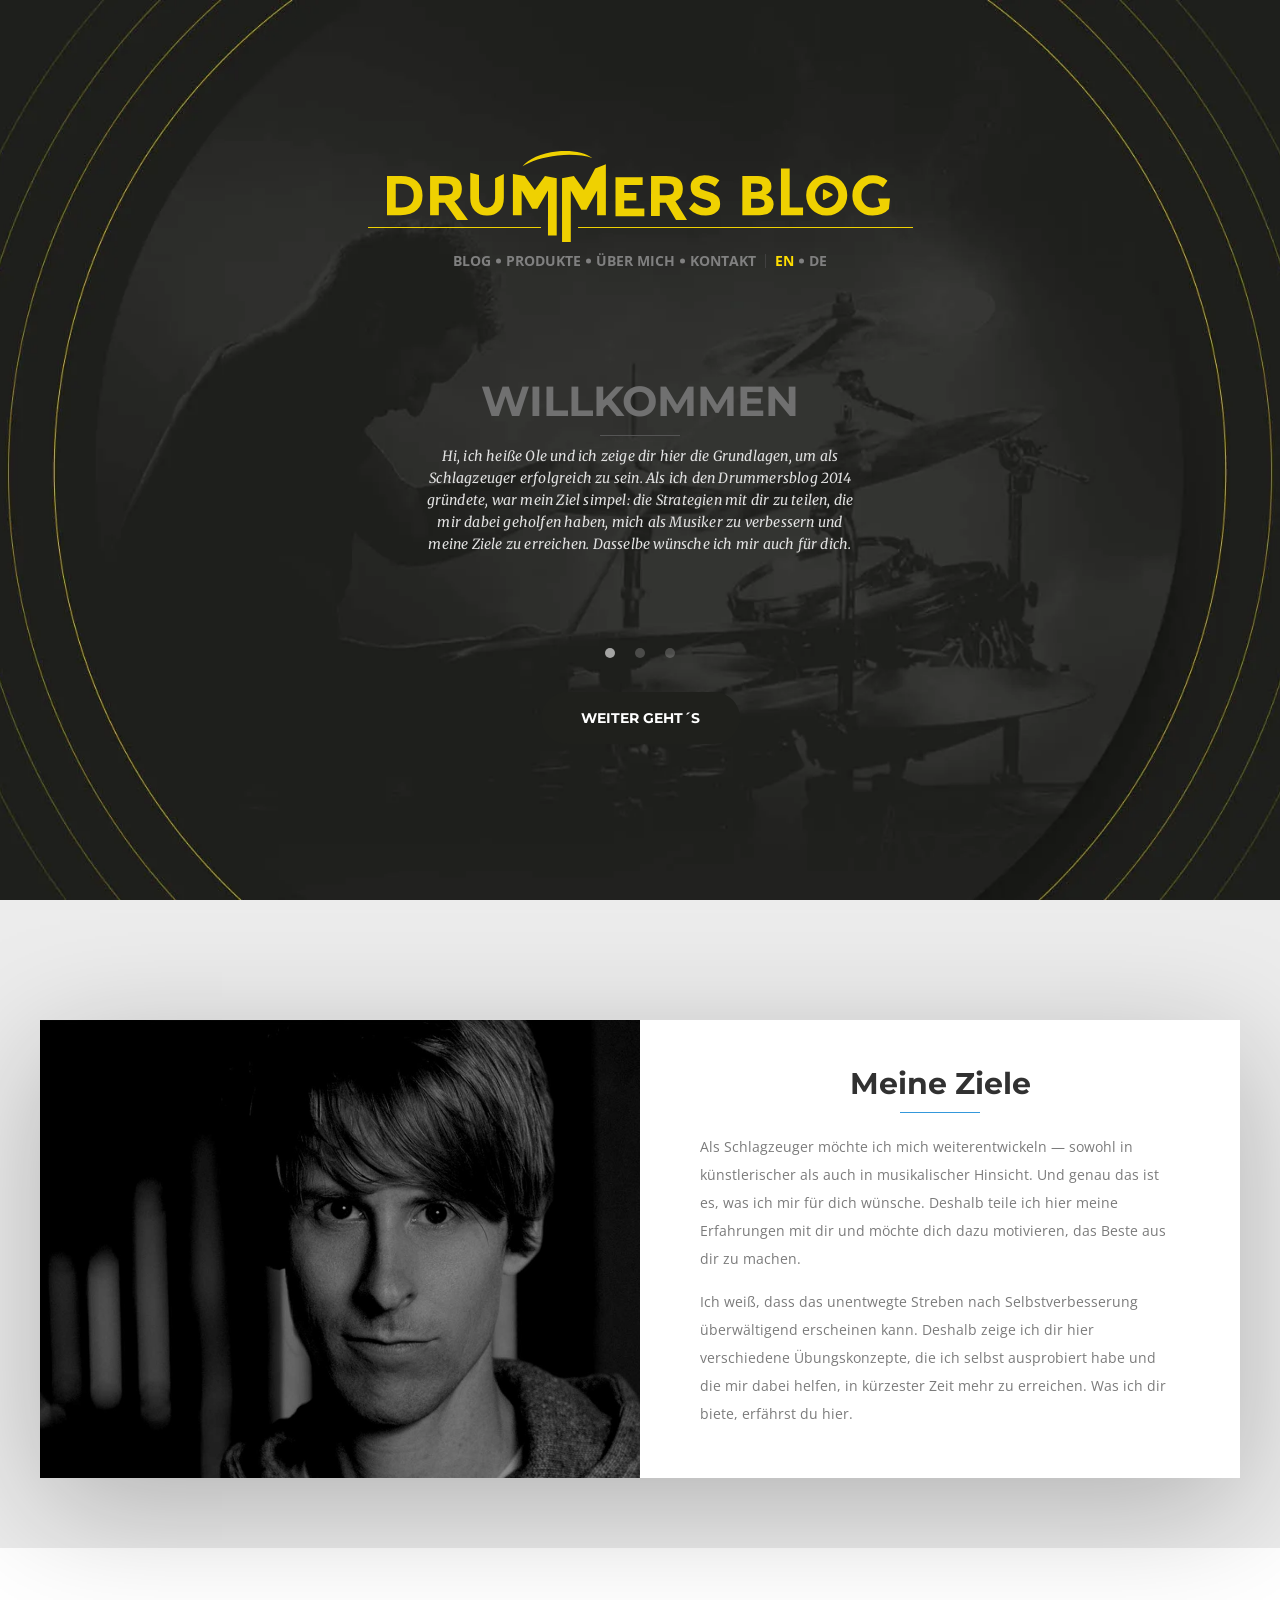
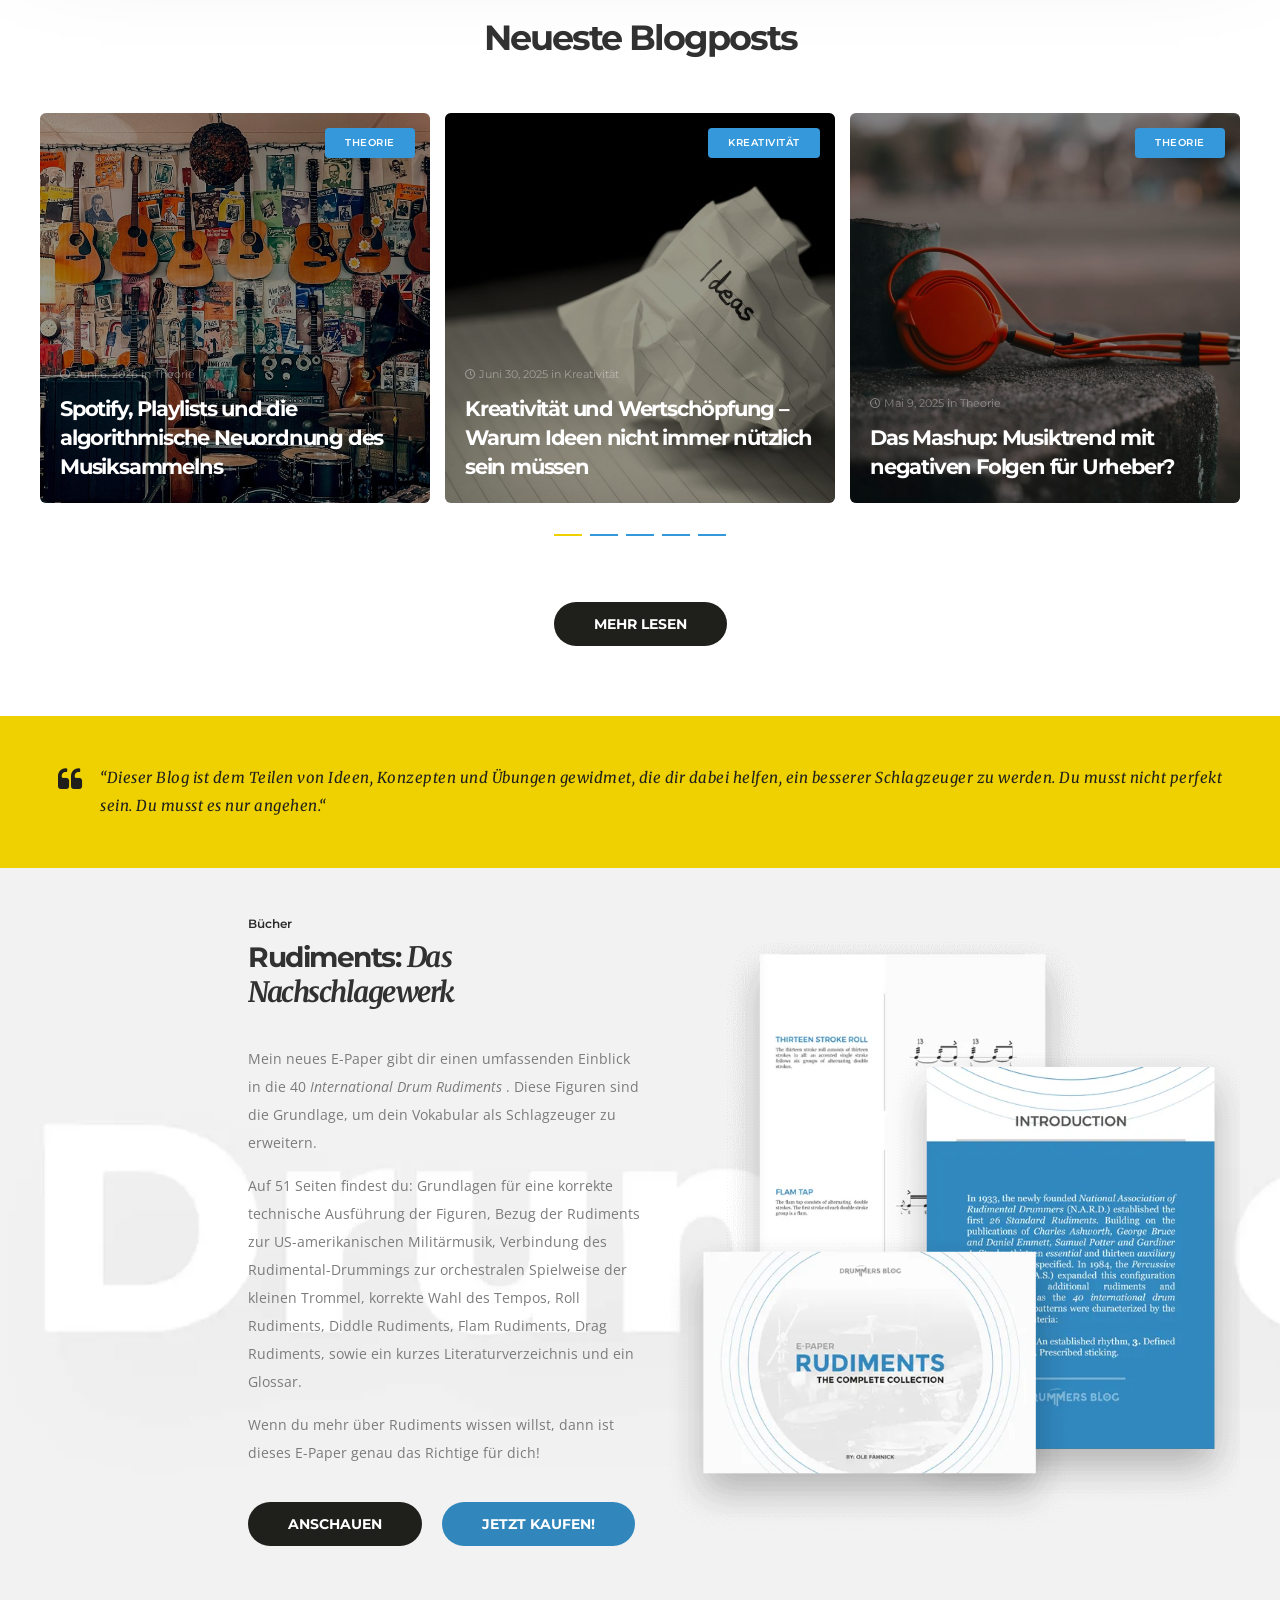
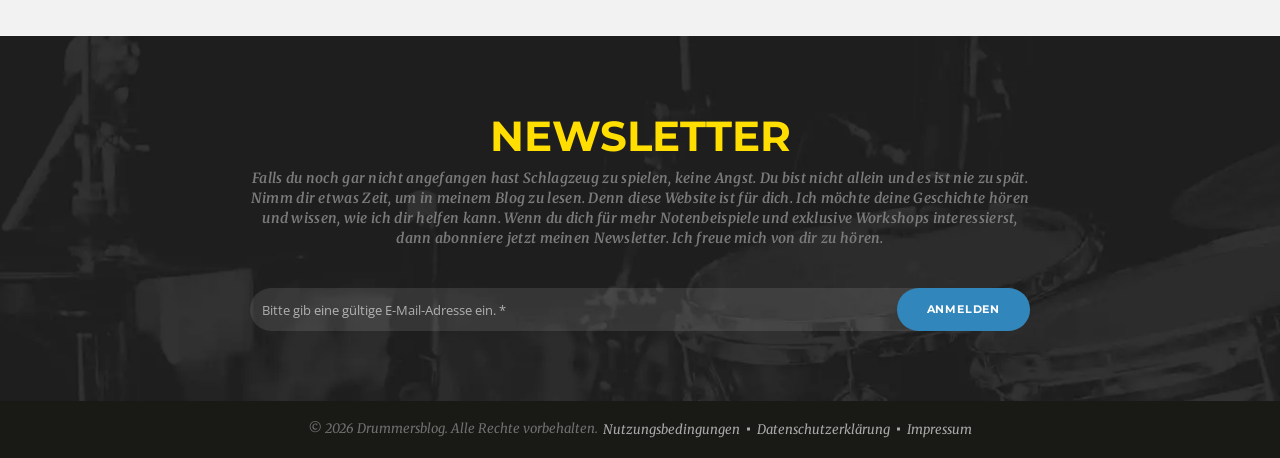
==== index.html @ a0b707b2 "Add files via upload" ====
<!DOCTYPE html>
<html lang="en">

<head>
    <meta charset="UTF-8">
    <meta http-equiv="X-UA-Compatible" content="IE=edge">
    <meta name="viewport" content="width=device-width, initial-scale=1.0">
    <meta name="description"
        content="Drummersblog ist der beste Ort, um neue Informationen über Trommeln und Trommeln zu erhalten. Hier können Sie interessante Informationen lesen!">

    <meta name="robots" content="follow, index, max-snippet:-1, max-video-preview:-1, max-image-preview:large">

    <meta property="og:locale" content="de_DE">
    <meta property="og:type" content="website">
    <meta property="og:title" content="Drummersblog: # 1, um dich zum Trommeln zu inspirieren">
    <meta property="og:description"
        content="Drummersblog ist der beste Ort, um neue Informationen über Trommeln und Trommeln zu erhalten. Hier können Sie interessante Informationen lesen!">
    <meta property="og:url" content="https://drummersblog.de/">
    <meta property="og:site_name" content="Drummersblog">
    <meta property="og:image"
        content="https://drummersblog.de/wp-content/uploads/2019/07/drummersblog-representive.jpg">
    <meta property="og:image:secure_url"
        content="https://drummersblog.de/wp-content/uploads/2019/07/drummersblog-representive.jpg">
    <meta property="og:image:height" content="315">
    <meta property="og:image:width" content="828">
    <meta property="og:image:alt" content="Drummersblog, Startseite, Home">
    <meta property="og:image:type" content="image/jpeg">

    <meta name="twitter:card" content="summary_large_image">
    <meta name="twitter:title" content="Drummersblog: # 1, um dich zum Trommeln zu inspirieren">
    <meta name="twitter:description"
        content="Drummersblog ist der beste Ort, um neue Informationen über Trommeln und Trommeln zu erhalten. Hier können Sie interessante Informationen lesen!">
    <meta name="twitter:image"
        content="https://drummersblog.de/wp-content/uploads/2019/07/drummersblog-representive.jpg">
    <meta name="twitter:label1" content="Verfasst von">
    <meta name="twitter:data1" content="Ole Fahnick">
    <meta name="twitter:label2" content="Lesedauer">
    <meta name="twitter:data2" content="17 Minuten">

    <title>Drummersblog: # 1, um dich zum Trommeln zu inspirieren</title>
    <link rel="icon" type="image/webp" href="img/main/favicon.webp">

    <link rel="preload" as="font" href="fonts/dfd_icon_set.ttf" crossorigin />
    <link
        href="https://fonts.googleapis.com/css?family=Merriweather:300,regular,500,600,700,800,900,300italic,italic,500italic,600italic,700italic,800italic,900italic"
        rel="stylesheet">
    <!-- italic, 600-italic-->

    <link
        href="https://fonts.googleapis.com/css?family=Montserrat:100,200,300,regular,500,600,700,800,900,100italic,200italic,300italic,italic,500italic,600italic,700italic,800italic,900italic&display=swap"
        rel="stylesheet">
    <!-- 700,400,600 -->
    <link
        href="https://fonts.googleapis.com/css?family=Open+Sans:300,regular,500,600,700,800,300italic,italic,500italic,600italic,700italic,800italic&display=swap"
        rel="stylesheet" />
    <!-- 700 -->
    <link rel='stylesheet' href='css/swiper-bundle.min.css' media="print" onload="this.media='all'">
    <link rel="stylesheet" href="css/main-styles.css">


</head>

<body>


    <div class="preloader" data-preloader>
        <div class="preloader__wrapper">
            <div class="preloader__percentage" data-preloader-percentage>

            </div>
        </div>
    </div>
    <div class="search pop-up" data-pop-up="search" data-speed="400"
        data-opening="M 0,0 c 0,0 63.5,-16.5 80,0 16.5,16.5 0,60 0,60 L 0,60 Z">
        <button type="button" data-pop-up-close="search" class="search__close-button pop-up__close-button"
            aria-label="close menu">
            <i class="dfd-socicon-icon-close-round"></i>
        </button>
        <div class="search__back pop-up__back">
            <svg data-pop-up-back="search" xmlns="http://w3.org" width="100%" height="100%" viewBox="0 0 80 60"
                preserveAspectRatio="none">
                <path d="M 0,0 c 0,0 -16.5,43.5 0,60 16.5,16.5 80,0 80,0 L 0,60 Z"></path>
                <defs></defs>
            </svg>
        </div>
        <div class="search__wrapper pop-up__wrapper">
            <form action="#" class="search__form">
                <div class="search__item">
                    <input placeholder="Search on site..." type="text" name="search" class="search__input">
                    <button class="search__button">
                        <i class="dfd-socicon-Search"></i>
                    </button>
                </div>
            </form>
        </div>
    </div>

    <div class="secondary-menu pop-up" data-pop-up="secondary-menu" data-speed="400"
        data-opening="M 0,0 c 0,0 63.5,-16.5 80,0 16.5,16.5 0,60 0,60 L 0,60 Z">
        <button type="button" data-pop-up-close="secondary-menu"
            class="secondary-menu__close-button  pop-up__close-button" aria-label="close menu">
            <i class="dfd-socicon-icon-close-round"></i>
        </button>
        <div class="secondary-menu__back pop-up__back">
            <svg data-pop-up-back="secondary-menu" xmlns="http://w3.org" width="100%" height="100%" viewBox="0 0 80 60"
                preserveAspectRatio="none">
                <path d="M 0,0 c 0,0 -16.5,43.5 0,60 16.5,16.5 80,0 80,0 L 0,60 Z"></path>
                <defs></defs>
            </svg>
        </div>
        <div class="secondary-menu__wrapper pop-up__wrapper">
            <nav class="secondary-menu__nav">
                <ul class="secondary-menu__list">
                    <li class="secondary-menu__item">
                        <h2 class="secondary-menu__title">
                            <a href="index.html" class="secondary-menu__link">
                                STARTSEITE
                            </a>
                        </h2>
                    </li>
                    <li class="secondary-menu__item">
                        <a href="index.html#welcome" class="secondary-menu__link">
                            WILLKOMMEN
                        </a>
                    </li>
                    <li class="secondary-menu__item">
                        <a href="index.html#startread" class="secondary-menu__link">
                            MEINE ZIELE
                        </a>
                    </li>
                    <li class="secondary-menu__item">
                        <a href="index.html#posts" class="secondary-menu__link">
                            NEUESTE BLOGPOST
                        </a>
                    </li>
                    <li class="secondary-menu__item">
                        <a href="index.html#product" class="secondary-menu__link">
                            NEUESTE PRODUKTE
                        </a>
                    </li>
                </ul>
                <ul class="secondary-menu__list">
                    <li class="secondary-menu__item">
                        <h2 class="secondary-menu__title">
                            <a href="blog.html" class="secondary-menu__link">
                                BLOG
                            </a>
                        </h2>
                    </li>
                    <li class="secondary-menu__item">
                        <a href="blog/category/music-business" class="secondary-menu__link">
                            MUSIKBUSINESS
                        </a>
                    </li>
                    <li class="secondary-menu__item">
                        <a href="blog/category/the-business-side-posts/" class="secondary-menu__link">
                            BERUF: SCHLAGZEUGER
                        </a>
                    </li>
                    <li class="secondary-menu__item">
                        <a href="blog/category/workshop-posts/" class="secondary-menu__link">
                            WORKSHOP
                        </a>
                    </li>

                </ul>
                <ul class="secondary-menu__list">
                    <li class="secondary-menu__item">
                        <h2 class="secondary-menu__title">
                            <a href="products.html" class="secondary-menu__link">
                                PRODUKTE
                            </a>
                        </h2>
                    </li>
                    <li class="secondary-menu__item">
                        <a href="products/biographies.html" class="secondary-menu__link">
                            BIOGRAPHIEN
                        </a>
                    </li>
                    <li class="secondary-menu__item">
                        <a href="products/teaching-material.html" class="secondary-menu__link">
                            UNTERRICHTSMATERIAL
                        </a>
                    </li>

                </ul>
                <ul class="secondary-menu__list">
                    <li class="secondary-menu__item">
                        <h2 class="secondary-menu__title">
                            <a href="my-story.html" class="secondary-menu__link">
                                ÜBER MICH
                            </a>
                        </h2>
                    </li>
                    <li class="secondary-menu__item">
                        <a href="my-story.html##who-is-ole" class="secondary-menu__link">
                            WER IST OLE?
                        </a>
                    </li>
                    <li class="secondary-menu__item">
                        <a href="my-story.html#my-goals" class="secondary-menu__link">
                            MEINE ZIELE
                        </a>
                    </li>
                    <li class="secondary-menu__item">
                        <a href="my-story.html#my-partners" class="secondary-menu__link">
                            MEINE PARTNER
                        </a>
                    </li>
                    <li class="secondary-menu__item">
                        <a href="my-story.html#newsletter" class="secondary-menu__link">
                            NEWSLETTER
                        </a>
                    </li>
                </ul>
                <ul class="secondary-menu__list">
                    <li class="secondary-menu__item">
                        <h2 class="secondary-menu__title">
                            <a href="contact.html" class="secondary-menu__link">
                                KONTAKT
                            </a>
                        </h2>
                    </li>
                    <li class="secondary-menu__item">
                        <a href="contact.html#contact-form" class="secondary-menu__link">
                            SCHREIB MIR
                        </a>
                    </li>
                    <li class="secondary-menu__item">
                        <div class="secondary-menu__label">
                            TWEETE MIR
                        </div>
                    </li>
                    <li class="secondary-menu__item">
                        <a href="https://twitter.com/OleDrummersBlog" class="secondary-menu__link">
                            @DRUMMERSBLOG
                        </a>
                    </li>
                    <li class="secondary-menu__item">
                        <div class="secondary-menu__label">
                            FOLGE MIR
                        </div>
                    </li>
                    <li class="secondary-menu__item">
                        <a href="https://www.facebook.com/Drummersblog/" class="secondary-menu__link">
                            FACEBOOK
                        </a>
                    </li>
                    <li class="secondary-menu__item">
                        <a href="#" class="secondary-menu__link">
                            INSTAGRAM
                        </a>
                    </li>
                    <li class="secondary-menu__item">
                        <a href="https://drummersblog.de/contact/#find-me" class="secondary-menu__link">
                            FINDE MICH
                        </a>
                    </li>

                </ul>
            </nav>
        </div>
    </div>
    <button type="button" class="top-scroll-button" aria-label="scroll to the top of page">
        <span class="top-scroll-button__arrow top-scroll-button__arrow-current">
            <i class="dfd-socicon-chevron-arrow-up"></i>
        </span>
        <span class="top-scroll-button__arrow top-scroll-button__arrow-hover">
            <i class="dfd-socicon-chevron-arrow-up">
            </i>
        </span>
    </button>
    <div class="wrapper">
        <header class="header header-alt">
            <a href="/" class="header__logo" aria-label="Home-page link">
                <img src="img/main/logo.svg" alt="logo">
            </a>
            <div class="header__wrapper">
                <div class="header__body">
                    <button type="button" class="header__close-button" aria-label="close menu">
                        <i class="dfd-socicon-icon-close-round">

                        </i>
                    </button>
                    <nav class='header-menu'>
                        <ul class='header-menu__list'>
                            <li class='header-menu__item'>
                                <a href='/' class='header-menu__link _active'>Startseite</a>
                            </li>
                            <li class='header-menu__item'>
                                <a href='blog.html' class='header-menu__link'>Blog</a>
                            </li>
                            <li class='header-menu__item'>
                                <a href='products.html' class='header-menu__link'>Produkte</a>
                            </li>
                            <li class='header-menu__item'>
                                <a href='about.html' class='header-menu__link'>Über mich</a>
                            </li>
                            <li class='header-menu__item'>
                                <a href='contact.html' class='header-menu__link'>Kontakt</a>
                            </li>
                            <li class='header-menu__item'>
                                <a href='EN/' class='header-menu__link'>en</a>
                            </li>
                        </ul>
                    </nav>
                    <div class="header__socials">
                        <ul class="header__list">
                            <li class="header__item">
                                <a href="https://www.facebook.com/Drummersblog/" class="header__link">
                                    <i class="dfd-socicon-facebook">
                                    </i>
                                </a>
                            </li>
                            <li class="header__item">
                                <a href="#" class="header__link">
                                    <i class="dfd-socicon-instagram">
                                    </i>
                                </a>
                            </li>
                            <li class="header__item">
                                <a href="https://twitter.com/OleDrummersBlog" class="header__link">
                                    <i class="dfd-added-icon-twitter-x-logo">
                                    </i>
                                </a>
                            </li>
                        </ul>
                    </div>
                    <div class="header-actions">
                        <ul class="header-actions__list">
                            <li class="header-actions__item">
                                <a href="" class="header-actions__link">
                                    <span class="header-actions__icon">
                                        <i class="dfd-socicon-icon-ios7-cart">

                                        </i>
                                    </span>
                                    <span class="header-actions__counter">
                                        0
                                    </span>
                                </a>
                            </li>
                            <li class="header-actions__item">
                                <button type="button" aria-label="search" class="header-actions__link"
                                    data-pop-up-trigger="search">
                                    <span class="header-actions__icon">
                                        <i class="dfd-socicon-Search">
                                        </i>
                                    </span>
                                </button>
                            </li>
                        </ul>
                    </div>
                </div>
            </div>

            <div class="header-actions">
                <ul class="header-actions__list">
                    <li class="header-actions__item">
                        <a href="" class="header-actions__link">
                            <span class="header-actions__icon">
                                <i class="dfd-socicon-icon-ios7-cart">

                                </i>
                            </span>
                            <span class="header-actions__counter">
                                0
                            </span>
                        </a>
                    </li>
                    <li class="header-actions__item">
                        <button type="button" aria-label="search" class="header-actions__link"
                            data-pop-up-trigger="search">
                            <span class="header-actions__icon">
                                <i class="dfd-socicon-Search">
                                </i>
                            </span>
                        </button>
                    </li>
                </ul>
            </div>
            <div class="header__more">
                <button type="button" aria-label="open menu" class="header__button"
                    data-pop-up-trigger="secondary-menu">
                    <span class="header__point header__point-1"></span>
                    <span class="header__point header__point-2"></span>
                    <span class="header__point header__point-3"></span>
                </button>
            </div>
            <button class='burger-menu'>
                <span class='burger-menu__line burger-menu__line_1'></span>
                <span class='burger-menu__line burger-menu__line_2'></span>
                <span class='burger-menu__line burger-menu__line_3'></span>
            </button>
        </header>
        <main class="page">
            <section class='home-hero' id="welcome">
                <div class='home-hero__container'>
                    <div class="home-hero__header">
                        <div class="home-hero__logo">
                            <img src="img/main/logo-big.svg"
                                alt="Drummersblog: # 1, um dich zum Trommeln zu inspirieren">
                        </div>
                        <nav class="home-hero__menu">
                            <ul class="home-hero__list">
                                <li class="home-hero__item">
                                    <a href="blog.html" class="home-hero__link">
                                        BLOG
                                    </a>
                                </li>
                                <li class="home-hero__item">
                                    <a href="products.html" class="home-hero__link">
                                        PRODUKTE
                                    </a>
                                </li>
                                <li class="home-hero__item">
                                    <a href="about.html" class="home-hero__link">
                                        ÜBER MICH
                                    </a>
                                </li>
                                <li class="home-hero__item home-hero__item-spacer">
                                    <a href="contact.html" class="home-hero__link">
                                        KONTAKT
                                    </a>
                                </li>

                                <li class="home-hero__item ">
                                    <a href="EN/" class="home-hero__link _active">
                                        EN
                                    </a>
                                </li>
                                <li class="home-hero__item ">
                                    <a href="/" class="home-hero__link">
                                        DE
                                    </a>
                                </li>
                            </ul>
                        </nav>
                    </div>
                    <div class="content-home-hero">
                        <div class='content-home-hero__swiper swiper' data-anim-after-loading>
                            <div class='content-home-hero__wrapper swiper-wrapper'>
                                <div class='content-home-hero__slide swiper-slide'>
                                    <div class="content-home-hero__body">
                                        <h2 class="content-home-hero__title">
                                            WILLKOMMEN
                                        </h2>
                                        <div class="content-home-hero__text">
                                            Hi, ich heiße Ole und ich zeige dir hier die Grundlagen, um als Schlagzeuger
                                            erfolgreich zu sein. Als ich den
                                            Drummersblog 2014 gründete, war mein Ziel simpel: die Strategien mit dir zu
                                            teilen, die mir dabei geholfen haben, mich
                                            als Musiker zu verbessern und meine Ziele zu erreichen. Dasselbe wünsche ich
                                            mir auch für dich.
                                        </div>
                                    </div>
                                </div>
                                <div class='content-home-hero__slide swiper-slide'>
                                    <div class="content-home-hero__body">
                                        <h2 class="content-home-hero__title">
                                            ÜBER MICH
                                        </h2>
                                        <div class="content-home-hero__text">
                                            Meine Familie und gutes Essen sind neben dem Trommeln meine größte
                                            Leidenschaft. Schon während dem Studium der
                                            Musikwissenschaft hatte ich das Ziel, später als Schlagzeuger zu arbeiten.
                                            Obwohl meine Karriere als Musiker zu dieser
                                            Zeit bereits hervorragend lief, hätte ich mir manchmal ein paar gute
                                            Ratschläge gewünscht. Deshalb habe ich 2015
                                            angefangen, meine Erfahrungen hier aufzuschreiben.
                                        </div>
                                    </div>
                                </div>
                                <div class='content-home-hero__slide swiper-slide'>
                                    <div class="content-home-hero__body">
                                        <h2 class="content-home-hero__title">
                                            LOS GEHT`S
                                        </h2>
                                        <div class="content-home-hero__text">
                                            Nimm dir etwas Zeit, um in meinem Blog zu lesen. Denn diese Website ist für
                                            dich. Ich möchte deine Geschichte hören und
                                            wissen, wie ich dir helfen kann. So können wir gemeinsam wachsen. Wenn du
                                            dich für mehr Notenbeispiele und exklusive
                                            Workshops interessierst, dann abonniere meinen Newsletter.
                                        </div>
                                    </div>
                                </div>
                            </div>
                            <div class="content-home-hero__pagination swiper-pagination">

                            </div>
                        </div>
                        <a href="#startread" class="content-home-hero__button button" data-anim-after-loading>
                            Weiter geht´s
                        </a>
                    </div>
                </div>
            </section>
            <section class='home-about' id="startread" aria-labelledby='home-about-title'>
                <div class='home-about__container'>
                    <div class="home-about__body">
                        <div class="home-about__photo ibg">
                            <img src="img/home-page/about/about-photo.jpg" alt="Photo: Oliver Beck" loading="lazy">
                        </div>
                        <div class="home-about__info" >
                            <h2 class="home-about__title" id="home-about-title" data-animation-on-scroll>
                                Meine Ziele
                            </h2>
                            <div class="home-about__text">
                                <p>
                                    Als Schlagzeuger möchte ich mich weiterentwickeln — sowohl in künstlerischer als
                                    auch in musikalischer Hinsicht. Und
                                    genau das ist es, was ich mir für dich wünsche. Deshalb teile ich hier meine
                                    Erfahrungen mit dir und möchte dich dazu
                                    motivieren, das Beste aus dir zu machen.
                                </p>
                                <p>
                                    Ich weiß, dass das unentwegte Streben nach Selbstverbesserung überwältigend
                                    erscheinen kann. Deshalb zeige ich dir hier
                                    verschiedene Übungskonzepte, die ich selbst ausprobiert habe und die mir dabei
                                    helfen, in kürzester Zeit mehr zu
                                    erreichen. Was ich dir biete, erfährst du hier.
                                </p>
                            </div>
                        </div>
                    </div>
                </div>
            </section>
            <section class='home-articles' id="posts" aria-labelledby='home-articles-title'>
                <div class='home-articles__container'>
                    <h2 class="home-articles__title title" id="home-articles-title" data-animation-on-scroll>
                        Neueste Blogposts
                    </h2>
                    <div class="home-articles__body">
                        <div class='home-articles__swiper swiper'>
                            <div class='home-articles__wrapper swiper-wrapper'>
                                <div class='home-articles__slide swiper-slide'>
                                    <article class="home-articles__article">
                                        <a href="" class="home-articles__photo ibg">
                                            <img src="img/home-page/articles/articles_image_01.jpg"
                                                alt="Spotify, Playlists und die algorithmische Neuordnung des Musiksammelns">
                                        </a>
                                        <a href="" class="home-articles__category">
                                            Theorie
                                        </a>
                                        <footer class="home-articles__footer">
                                            <div class="home-articles__date">
                                                <div class="home-articles__icon">
                                                    <i class="dfd-socicon-clock">

                                                    </i>
                                                </div>
                                                <div class="home-articles__time">
                                                    Juni 6, 2026 in <a href="" class="home-articles__link">Theorie</a>
                                                </div>
                                            </div>
                                            <h3 class="home-articles__label">
                                                <a href="" class="home-articles__label-link">Spotify, Playlists und die
                                                    algorithmische Neuordnung des Musiksammelns</a>
                                            </h3>
                                            <div class="home-articles__text">
                                                Wer heute auf Spotify eine Playlist anlegt, sammelt nicht mehr nur
                                                Musik, sondern Entscheidungen, Stimmungen,
                                                Erinnerungen, Situationen und Spuren...
                                            </div>
                                        </footer>
                                    </article>
                                </div>
                                <div class='home-articles__slide swiper-slide'>
                                    <article class="home-articles__article">
                                        <a href="" class="home-articles__photo ibg">
                                            <img src="img/home-page/articles/articles_image_02.jpg"
                                                alt="Kreativität und Wertschöpfung – Warum Ideen nicht immer nützlich sein müssen">
                                        </a>
                                        <a href="" class="home-articles__category">
                                            Kreativität
                                        </a>
                                        <footer class="home-articles__footer">
                                            <div class="home-articles__date">
                                                <div class="home-articles__icon">
                                                    <i class="dfd-socicon-clock">

                                                    </i>
                                                </div>
                                                <div class="home-articles__time">
                                                    Juni 30, 2025 in <a href=""
                                                        class="home-articles__link">Kreativität</a>
                                                </div>
                                            </div>
                                            <h3 class="home-articles__label">
                                                <a href="" class="home-articles__label-link">
                                                    Kreativität und Wertschöpfung – Warum Ideen nicht immer nützlich
                                                    sein müssen
                                                </a>
                                            </h3>
                                            <div class="home-articles__text">
                                                Wer oder was bestimmt den kreativen Wert einer Idee? Muss ein
                                                kreatives Werk zwingend neuartig und nützlich sein?
                                                Ausgehend von den gängigen Theo-...
                                            </div>
                                        </footer>
                                    </article>
                                </div>
                                <div class='home-articles__slide swiper-slide'>
                                    <article class="home-articles__article">
                                        <a href="" class="home-articles__photo ibg">
                                            <img src="img/home-page/articles/articles_image_03.jpg"
                                                alt="SDas Mashup: Musiktrend mit negativen Folgen für Urheber?">
                                        </a>
                                        <a href="" class="home-articles__category">
                                            Theorie
                                        </a>
                                        <footer class="home-articles__footer">
                                            <div class="home-articles__date">
                                                <div class="home-articles__icon">
                                                    <i class="dfd-socicon-clock">

                                                    </i>
                                                </div>
                                                <div class="home-articles__time">
                                                    Mai 9, 2025 in
                                                    <a href="" class="home-articles__link">Theorie</a>
                                                </div>
                                            </div>
                                            <h3 class="home-articles__label">
                                                <a href="" class="home-articles__label-link">
                                                    Das Mashup: Musiktrend mit negativen Folgen für Urheber?
                                                </a>
                                            </h3>
                                            <div class="home-articles__text">
                                                50 Jahre nach seinem ersten Top-Ten-Hit in Großbritannien eroberte Elton
                                                John 2021 den Spitzenplatz der Charts – mit
                                                Cold Heart (Pnau...
                                            </div>
                                        </footer>
                                    </article>
                                </div>
                                <div class='home-articles__slide swiper-slide'>
                                    <article class="home-articles__article">
                                        <a href="" class="home-articles__photo ibg">
                                            <img src="img/home-page/articles/articles_image_04.jpg"
                                                alt="British Invasion: Mit den Beatles begann ein Siegeszug britischer Bands in den USA">
                                        </a>
                                        <a href="" class="home-articles__category">
                                            Musikgeschichte
                                        </a>
                                        <footer class="home-articles__footer">
                                            <div class="home-articles__date">
                                                <div class="home-articles__icon">
                                                    <i class="dfd-socicon-clock">

                                                    </i>
                                                </div>
                                                <div class="home-articles__time">
                                                    Februar 11, 2025 in
                                                    <a href="" class="home-articles__link">Musikgeschichte</a>
                                                </div>
                                            </div>
                                            <h3 class="home-articles__label">
                                                <a href="" class="home-articles__label-link">
                                                    British Invasion: Mit den Beatles begann ein Siegeszug britischer
                                                    Bands in den USA
                                                </a>
                                            </h3>
                                            <div class="home-articles__text">
                                                Zwischen 1955 und 1962 gab es in den US-Musikcharts insgesamt 121
                                                Nummer-eins-Hits. Nur zwei davon kamen aus
                                                Großbritannien. Doch das...
                                            </div>
                                        </footer>
                                    </article>
                                </div>
                                <div class='home-articles__slide swiper-slide'>
                                    <article class="home-articles__article">
                                        <a href="" class="home-articles__photo ibg">
                                            <img src="img/home-page/articles/articles_image_05.jpg"
                                                alt="Kopierschutz und Filesharing in der Musikindustrie">
                                        </a>
                                        <a href="" class="home-articles__category">
                                            Musikbusiness
                                        </a>
                                        <footer class="home-articles__footer">
                                            <div class="home-articles__date">
                                                <div class="home-articles__icon">
                                                    <i class="dfd-socicon-clock">

                                                    </i>
                                                </div>
                                                <div class="home-articles__time">
                                                    November 19, 2024 in
                                                    <a href="" class="home-articles__link">Musikbusiness</a>
                                                </div>
                                            </div>
                                            <h3 class="home-articles__label">
                                                <a href="" class="home-articles__label-link">
                                                    Kopierschutz und Filesharing in der Musikindustrie
                                                </a>
                                            </h3>
                                            <div class="home-articles__text">
                                                Die großen Plattenfirmen waren die ersten, die von der Digitalisierung
                                                der Medienbranche profitierten: Nach der
                                                Einführung der CD Mitte der 1980er-Jahre...
                                            </div>
                                        </footer>
                                    </article>
                                </div>
                            </div>
                            <div class="home-articles__pagination swiper-pagination">
                            </div>
                        </div>
                        <a href="blog.html" class="home-articles__button button" data-animation-on-scroll>
                            Mehr Lesen
                        </a>
                    </div>
                </div>
            </section>
            <section class='quote' aria-labelledby='quote-title'>
                <div class='quote__container'>
                    <div class="quote__icon">
                        <i class="dfd-socicon-quote-left"></i>
                    </div>
                    <h2 class="quote__title" id="quote-title">
                        “Dieser Blog ist dem Teilen von Ideen, Konzepten und Übungen gewidmet, die dir dabei helfen, ein
                        besserer Schlagzeuger
                        zu werden. Du musst nicht perfekt sein. Du musst es nur angehen.“
                    </h2>
                </div>
            </section>
            <section id="product" class='home-products' aria-labelledby='home-products=title'>
                <div class="home-products__back">
                    <div class="home-products__item ibg">
                        <img src="img/home-page/products/producrs-back.webp" aria-hidden="true"
                            alt="home products background" loading="lazy">
                    </div>
                    <div class="home-products__item ibg">
                        <img src="img/home-page/products/producrs-back.webp" aria-hidden="true"
                            alt="home products background" loading="lazy">
                    </div>
                </div>
                <div class='home-products__container'>
                    <div class="home-products__body">
                        <div class="home-products__label label" data-animation-on-scroll>
                            Bücher
                        </div>
                        <h2 class="home-products__title" id="home-products-title" data-animation-on-scroll>
                            Rudiments: <span>Das Nachschlagewerk</span>
                        </h2>
                        <div class="home-products__text">
                            <p data-animation-on-scroll>
                                Mein neues E-Paper gibt dir einen umfassenden Einblick in die 40 <i>
                                    International Drum
                                    Rudiments
                                </i>. Diese Figuren sind die
                                Grundlage, um dein Vokabular als Schlagzeuger zu erweitern.
                            </p>
                            <p data-animation-on-scroll>
                                Auf 51 Seiten findest du: Grundlagen für eine korrekte technische Ausführung der
                                Figuren, Bezug der Rudiments zur
                                US-amerikanischen Militärmusik, Verbindung des Rudimental-Drummings zur orchestralen
                                Spielweise der kleinen Trommel,
                                korrekte Wahl des Tempos, Roll Rudiments, Diddle Rudiments, Flam Rudiments, Drag
                                Rudiments, sowie ein kurzes
                                Literaturverzeichnis und ein Glossar.
                            </p>
                            <p data-animation-on-scroll>
                                Wenn du mehr über Rudiments wissen willst, dann ist dieses E-Paper genau das Richtige
                                für dich!
                            </p>
                        </div>
                        <footer class="home-products__buttons">
                            <a href="" class="home-products__button button" data-animation-on-scroll>
                                Anschauen
                            </a>
                            <a href="" class="home-products__button button button-alt" data-animation-on-scroll>
                                Jetzt kaufen!
                            </a>
                        </footer>
                    </div>
                    <div class="home-products__decor" data-animation-on-scroll>
                        <div class="home-products__image home-products__image-01 ibg">
                            <img src="img/home-page/products/product-image_01.webp" loading="lazy"
                                alt="Rudiments Content, Home, Startseite, Drummersblog">
                        </div>
                        <div class="home-products__image home-products__image-02 ibg">
                            <img src="img/home-page/products/product-image_02.webp" loading="lazy"
                                alt="Rudiments Introduction, Home, Startseite, Drummersblog">

                        </div>
                        <div class="home-products__image home-products__image-03 ibg">
                            <img src="img/home-page/products/product-image_03.webp" loading="lazy"
                                alt="Rudiments Title, Home, Startseite, Drummersblog">
                        </div>
                    </div>
                </div>
            </section>
            <section class='newsletter' aria-labelledby='newsletter'>
                <div class='newsletter__container'>
                    <h2 class="newsletter__title">
                        NEWSLETTER
                    </h2>
                    <div class="newsletter__subtitle">
                        Falls du noch gar nicht angefangen hast Schlagzeug zu spielen, keine Angst. Du bist nicht allein
                        und es ist nie zu
                        spät. Nimm dir etwas Zeit, um in meinem Blog zu lesen. Denn diese Website ist für dich. Ich
                        möchte deine Geschichte
                        hören und wissen, wie ich dir helfen kann. Wenn du dich für mehr Notenbeispiele und exklusive
                        Workshops interessierst,
                        dann abonniere jetzt meinen Newsletter. Ich freue mich von dir zu hören.
                    </div>
                    <form action="#" class="newsletter__form">
                        <div class="newsletter__item">
                            <input type="email" name="email" id="email" required
                                placeholder="Bitte gib eine gültige E-Mail-Adresse ein. *"
                                aria-label="Bitte gib eine gültige E-Mail-Adresse ein." class="newsletter__input">
                        </div>
                        <button type="submit" class="newsletter__button">
                            Anmelden
                        </button>
                    </form>
                </div>
            </section>
        </main>
        <footer class="footer">
            <div class="footer__container">
                <div class="footer__copy">
                    © 2026 Drummersblog. Alle Rechte vorbehalten.
                </div>
                <nav class='footer-menu'>
                    <ul class='footer-menu__list'>
                        <li class='footer-menu__item'>
                            <a href='terms.html' class='footer-menu__link'>
                                Nutzungsbedingungen
                            </a>
                        </li>
                        <li class='footer-menu__item'>
                            <a href='privacy.html' class='footer-menu__link'>
                                Datenschutzerklärung
                            </a>
                        </li>
                        <li class='footer-menu__item'>
                            <a href='imprint.html' class='footer-menu__link'>
                                Impressum
                            </a>
                        </li>
                    </ul>
                </nav>
            </div>
        </footer>
    </div>
    <script src="js/swiper-bundle.min.js"></script>
    <script src="js/swipers-inits.js"></script>
    <script src="js/lenis.min.js"></script>
    <script src="js/script.js"></script>


</body>

</html>
---- css/main-styles.css ----
* {
  padding: 0;
  margin: 0;
  border: 0;
}

*, *:before, *:after {
  -webkit-box-sizing: border-box;
  box-sizing: border-box;
}

:focus, :active {
  outline: none;
}

a:focus, a:active {
  outline: none;
}

nav, footer, header, aside {
  display: block;
}

html, body {
  height: 100%;
  width: 100%;
  font-size: 100%;
  line-height: 1;
  -ms-text-size-adjust: 100%;
  -moz-text-size-adjust: 100%;
  -webkit-text-size-adjust: 100%;
  -webkit-font-smoothing: antialiased;
}

input, button, textarea {
  font-family: inherit;
}

textarea {
  resize: none;
}

input::-ms-clear {
  display: none;
}

button {
  cursor: pointer;
  background: transparent;
}

button::-moz-focus-inner {
  padding: 0;
  border: 0;
}

a, a:visited {
  text-decoration: none;
}

a:hover {
  text-decoration: none;
}

ul li {
  list-style: none;
}

img {
  vertical-align: top;
  max-width: 100%;
}

h1, h2, h3, h4, h5, h6 {
  font-size: inherit;
  font-weight: 400;
}

@font-face {
  font-family: "dfd-socicons-font";
  src: url("../fonts/dfd_icon_set.eot");
  src: url("../fonts/dfd_icon_set.eot?#iefix") format("embedded-opentype"), url("../fonts/dfd_icon_set.woff") format("woff"), url("../fonts/dfd_icon_set.ttf") format("truetype");
  font-weight: 400;
  font-style: normal;
  font-display: swap;
}
@font-face {
  font-family: "dfd-added-icon";
  src: url("../fonts/dfd-added-icon.eot");
  src: url("../fonts/dfd-added-icon#iefix.eot") format("embedded-opentype"), url("../fonts/dfd-added-icon.ttf") format("truetype"), url("../fonts/dfd-added-icon.woff") format("woff");
  font-weight: 400;
  font-style: normal;
  font-display: swap;
}
[class*=" dfd-socicon-"], [class^=dfd-socicon-] {
  font-family: dfd-socicons-font;
  speak: none;
  font-style: normal;
  font-weight: 400;
  font-variant: normal;
  text-transform: none;
  line-height: 1;
  -webkit-font-smoothing: antialiased;
  -moz-osx-font-smoothing: grayscale;
}

[class^=dfd-added-icon-], [class*=" dfd-added-icon-"] {
  font-family: dfd-added-icon;
  speak: never;
  font-style: normal;
  font-weight: 400;
  font-variant: normal;
  text-transform: none;
  line-height: 1;
  -webkit-font-smoothing: antialiased;
  -moz-osx-font-smoothing: grayscale;
}

.dfd-socicon-icon-ios7-cart::before {
  content: "\e959";
}

.dfd-socicon-Search:before {
  content: "\ea4c";
}

.dfd-socicon-icon-close-round:before {
  content: "\ea39";
}

.dfd-socicon-facebook:before {
  content: "\e96b";
}

.dfd-socicon-instagram:before {
  content: "\e996";
}

.dfd-added-icon-twitter-x-logo:before {
  content: "\e900";
}

.dfd-socicon-clock:before {
  content: "\ea8a";
}

.dfd-socicon-quote-left:before {
  content: "\ea51";
}

.dfd-socicon-chevron-arrow-up:before {
  content: "\e9c4";
}

html,
body {
  height: 100%;
}

body {
  line-height: 1;
  font-family: Montserrat, sans-serif;
  color: #7b7b7b;
  font-size: 0.875rem;
  line-height: 200%; /* 20/14 */
}
body._lock {
  overflow: hidden;
}
body::-moz-selection {
  background: #1b1b1b;
  color: #fff;
}
body::selection {
  background: #1b1b1b;
  color: #fff;
}

.wrapper {
  overflow: hidden;
  min-height: 100%;
  display: -webkit-box;
  display: -ms-flexbox;
  display: flex;
  -webkit-box-orient: vertical;
  -webkit-box-direction: normal;
      -ms-flex-direction: column;
          flex-direction: column;
}

.page {
  -webkit-box-flex: 1;
      -ms-flex: 1 1 auto;
          flex: 1 1 auto;
}

[class*=__container] {
  max-width: 1230px;
  margin: 0 auto;
  padding: 0 0.9375rem;
}

@-webkit-keyframes scrollBackground {
  0% {
    -webkit-transform: translate3d(0, 0, 0);
            transform: translate3d(0, 0, 0);
  }
  100% {
    -webkit-transform: translate3d(-200vw, 0, 0);
            transform: translate3d(-200vw, 0, 0);
  }
}

@keyframes scrollBackground {
  0% {
    -webkit-transform: translate3d(0, 0, 0);
            transform: translate3d(0, 0, 0);
  }
  100% {
    -webkit-transform: translate3d(-200vw, 0, 0);
            transform: translate3d(-200vw, 0, 0);
  }
}
.button {
  display: inline-block;
  border-radius: 2.6875rem;
  padding: 0.75rem 2.5rem;
  color: #fff;
  background: #1f201c;
  font-size: 0.875rem;
  font-weight: 700;
  text-transform: uppercase;
  -webkit-transition: all 0.3s ease 0s;
  transition: all 0.3s ease 0s;
  text-align: center;
}
@media (any-hover: hover) {
  .button:hover {
    background: #3186bc;
    -webkit-box-shadow: 0rem 0.9375rem 3.125rem 0rem rgba(0, 0, 0, 0.24);
            box-shadow: 0rem 0.9375rem 3.125rem 0rem rgba(0, 0, 0, 0.24);
  }
}

.title {
  font-size: 35px;
}
@media (max-width: 1230px) {
  .title {
    font-size: calc(28px + 7 * (100vw - 320px) / 910);
  }
}
.title {
  font-style: normal;
  font-weight: 700;
  text-transform: none;
  line-height: 114.285714%; /* 40/35 */
  letter-spacing: -0.125rem;
  color: #313131;
  margin-bottom: 55px;
}
@media (max-width: 1230px) {
  .title {
    margin-bottom: calc(40px + 15 * (100vw - 320px) / 910);
  }
}
.title {
  text-align: center;
}

.ibg {
  position: relative;
}
.ibg img,
.ibg video {
  position: absolute;
  width: 100%;
  height: 100%;
  top: 0;
  left: 0;
  -o-object-fit: cover;
     object-fit: cover;
  -o-object-position: center;
     object-position: center;
}

.label {
  font-family: Montserrat;
  color: #2b2b2b;
  font-weight: 600;
  line-height: 1;
  font-size: 0.625rem;
}
@media (min-width: 30rem) {
  .label {
    font-size: 0.75rem;
  }
}

.button-alt {
  background: #3186bc;
}
@media (any-hover: hover) {
  .button-alt:hover {
    -webkit-box-shadow: 0rem 0.9375rem 3.125rem 0rem rgba(0, 0, 0, 0.24);
            box-shadow: 0rem 0.9375rem 3.125rem 0rem rgba(0, 0, 0, 0.24);
  }
}

.preloader {
  position: fixed;
  top: 0;
  left: 0;
  display: block;
  width: 100%;
  height: 100%;
  z-index: 1000;
  -webkit-transition: all 0.3s ease 0s;
  transition: all 0.3s ease 0s;
}
.preloader._hide {
  opacity: 0;
  visibility: hidden;
}
.preloader__wrapper {
  display: block;
  position: absolute;
  top: 0;
  bottom: 0;
  left: 0;
  right: 0;
  background: #1b1b1b;
}
.preloader__percentage {
  position: absolute;
  top: 50%;
  display: block;
  width: 100%;
  text-align: center;
  font-family: Montserrat;
  font-size: 2.8125rem;
  text-transform: uppercase;
  line-height: 3.4375rem;
  letter-spacing: 0.125rem;
  color: #ffde00;
  font-weight: 600;
}

.pop-up {
  position: fixed;
  top: 0;
  left: 0;
  width: 100%;
  height: 100%;
  z-index: 150;
  pointer-events: auto;
  display: -webkit-box;
  display: -ms-flexbox;
  display: flex;
}
.pop-up:not(._active) {
  pointer-events: none;
}
.pop-up:not(._active) .pop-up__wrapper {
  visibility: hidden;
  opacity: 0;
  -webkit-transition: opacity 0.3s ease 0s, visibility 0.3s ease 0s;
  transition: opacity 0.3s ease 0s, visibility 0.3s ease 0s;
}
.pop-up:not(._active) .pop-up__close-button i {
  visibility: hidden;
  opacity: 0;
  -webkit-transition: opacity 0.3s ease 0s, visibility 0.3s ease 0s;
  transition: opacity 0.3s ease 0s, visibility 0.3s ease 0s;
}
.pop-up__back {
  position: absolute;
  width: 100%;
  height: 100%;
  top: 0;
  left: 0;
  z-index: 1;
}
.pop-up__back svg {
  position: absolute;
  top: 0;
  left: 0;
  width: 100%;
  height: 100%;
  fill: rgba(0, 0, 0, 0.9);
}
.pop-up__close-button {
  color: #fff;
  position: absolute;
  width: 100%;
  height: 100%;
  top: 0;
  left: 0;
  z-index: 2;
  color: rgb(255, 255, 255);
  -webkit-transition: color 0.3s linear;
  transition: color 0.3s linear;
}
@media (any-hover: hover) {
  .pop-up__close-button:hover {
    color: rgba(255, 255, 255, 0.7);
  }
}
.pop-up__close-button i {
  position: absolute;
  top: 1.5625rem;
  right: 1.5625rem;
  font-size: 1.5rem;
  -webkit-transition: opacity 0.3s ease 0.3s, visibility 0.3s ease 0.3s;
  transition: opacity 0.3s ease 0.3s, visibility 0.3s ease 0.3s;
  opacity: 1;
  visibility: visible;
}
.pop-up__wrapper {
  position: relative;
  z-index: 3;
  margin: auto;
  width: 100%;
  -webkit-transition: opacity 0.3s ease 0.3s, visibility 0.3s ease 0.3s;
  transition: opacity 0.3s ease 0.3s, visibility 0.3s ease 0.3s;
  opacity: 1;
  visibility: visible;
}

.search__wrapper {
  max-width: 48rem;
}
.search__item {
  position: relative;
  border-bottom: 0.0625rem solid rgba(255, 255, 255, 0.2);
  margin: 0 1.25rem;
}
.search__item:has(input:focus)::after {
  width: 100%;
}
.search__item::after {
  content: "";
  position: absolute;
  bottom: 0;
  left: 0;
  width: 0%;
  height: 0.1875rem;
  background: #3498db;
  -webkit-transition: width 0.5s ease;
  transition: width 0.5s ease;
}
.search__input {
  width: 100%;
  font-size: 1.5625rem;
  padding: 1.5625rem 2.8125rem 1.5625rem 0;
  background: transparent;
  font-weight: 700;
  color: #fff;
  position: relative;
}
.search__input::-webkit-input-placeholder {
  color: #fff;
}
.search__input::-moz-placeholder {
  color: #fff;
}
.search__input:-ms-input-placeholder {
  color: #fff;
}
.search__input::-ms-input-placeholder {
  color: #fff;
}
.search__input::placeholder {
  color: #fff;
}
.search__button {
  position: absolute;
  top: 50%;
  right: 0;
  -webkit-transform: translate(0, -50%);
      -ms-transform: translate(0, -50%);
          transform: translate(0, -50%);
  font-size: 1rem;
  color: rgba(255, 255, 255, 0.4);
  -webkit-transition: color 0.3s linear;
  transition: color 0.3s linear;
}
@media (any-hover: hover) {
  .search__button:hover {
    color: rgb(255, 255, 255);
  }
}

@media (max-width: 68.75rem) {
  .secondary-menu {
    display: none;
  }
}
.secondary-menu__nav {
  display: grid;
  grid-template-columns: repeat(5, 16.66667%);
  -webkit-box-pack: center;
      -ms-flex-pack: center;
          justify-content: center;
  gap: 0.625rem;
}
.secondary-menu__item {
  text-align: center;
}
.secondary-menu__title {
  font-size: 1.875rem;
  margin-bottom: 2.6875rem;
  font-weight: 700;
  line-height: 116.666667%; /* 35/30 */
  letter-spacing: -0.0625rem;
}
.secondary-menu__link {
  color: #3498db;
  -webkit-transition: color 0.3s ease;
  transition: color 0.3s ease;
}
@media (any-hover: hover) {
  .secondary-menu__link:hover {
    color: #fff;
  }
}
.secondary-menu__label {
  margin-top: 0.9375rem;
  color: #7b7b7b;
}

.top-scroll-button {
  position: fixed;
  bottom: 2.625rem;
  right: 2.625rem;
  width: 2.625rem;
  height: 2.625rem;
  z-index: 50;
  background: rgba(0, 0, 0, 0.25);
  border-radius: 50%;
  overflow: hidden;
  color: #fff;
  font-size: 0.5625rem;
  -webkit-transition: all 0.3s ease;
  transition: all 0.3s ease;
}
@media (max-width: 47.9988rem) {
  .top-scroll-button {
    display: none;
  }
}
.top-scroll-button:not(._active) {
  opacity: 0;
  visibility: hidden;
}
.top-scroll-button__arrow {
  display: -webkit-box;
  display: -ms-flexbox;
  display: flex;
  -webkit-box-align: center;
      -ms-flex-align: center;
          align-items: center;
  -webkit-box-pack: center;
      -ms-flex-pack: center;
          justify-content: center;
  position: absolute;
  width: 100%;
  height: 100%;
  bottom: 0;
  left: 0;
  -webkit-transition: bottom 0.3s ease;
  transition: bottom 0.3s ease;
}
.top-scroll-button__arrow-hover {
  bottom: -100%;
}
@media (any-hover: hover) {
  .top-scroll-button:hover {
    background: #3498db;
    -webkit-transform: scale(1.1);
        -ms-transform: scale(1.1);
            transform: scale(1.1);
    -webkit-box-shadow: 0 0.625rem 1.25rem 0.5rem rgba(0, 0, 0, 0.15);
            box-shadow: 0 0.625rem 1.25rem 0.5rem rgba(0, 0, 0, 0.15);
  }
  .top-scroll-button:hover .top-scroll-button__arrow-current {
    bottom: 200%;
  }
  .top-scroll-button:hover .top-scroll-button__arrow-hover {
    bottom: 0;
  }
}

.header {
  display: -webkit-box;
  display: -ms-flexbox;
  display: flex;
  padding: 0 1.25rem;
  -webkit-transition: all 0.3s ease 0s;
  transition: all 0.3s ease 0s;
  background: #1f201c;
  position: fixed;
  z-index: 100;
  width: 100%;
  top: 0;
  left: 0;
}
@media (max-width: 29.375rem) {
  .header > .header-actions .header-actions__item:has([data-pop-up-trigger=search]) {
    display: none;
  }
}
@media (max-width: 25rem) {
  .header > .header-actions {
    display: none;
  }
}
.header-alt {
  opacity: 0;
  visibility: hidden;
  -webkit-transition: all 0.3s ease 0s;
  transition: all 0.3s ease 0s;
}
.header-alt.--on-scroll {
  opacity: 1;
  visibility: visible;
}
.header.--on-scroll {
  -webkit-box-shadow: 0 0 3.125rem rgba(0, 0, 0, 0.15);
          box-shadow: 0 0 3.125rem rgba(0, 0, 0, 0.15);
}
.header__logo {
  margin-right: auto;
  padding: 0.75rem 0;
  max-width: 9.375rem;
}
@media (min-width: 26.25rem) {
  .header__logo {
    max-width: 12.5rem;
  }
}
@media (min-width: 35.625rem) {
  .header__logo {
    max-width: 13.75rem;
  }
}
@media (max-width: 68.75rem) {
  .header__wrapper {
    position: fixed;
    top: 0;
    left: 0;
    width: 100%;
    height: 100%;
    opacity: 0;
    visibility: hidden;
    z-index: 5;
    -webkit-transition: all 0s 0.5s;
    transition: all 0s 0.5s;
  }
  .header__wrapper::after {
    content: "";
    position: absolute;
    width: 100%;
    height: 100%;
    top: 0;
    left: 0;
    background: rgba(0, 0, 0, 0.4);
    opacity: 0;
    visibility: hidden;
    -webkit-transition: opacity 0.3s ease, visibility 0.3s ease;
    transition: opacity 0.3s ease, visibility 0.3s ease;
  }
  .header__wrapper._active {
    opacity: 1;
    visibility: visible;
    -webkit-transition: all 0s 0s;
    transition: all 0s 0s;
  }
  .header__wrapper._active .header__body {
    left: 0;
  }
  .header__wrapper._active::after {
    opacity: 1;
    visibility: visible;
  }
}
@media (max-width: 68.75rem) {
  .header__body {
    position: absolute;
    top: 0;
    left: -100%;
    width: 16.25rem;
    height: 100%;
    background: #1d1e20;
    padding: 3.75rem 0 1.875rem;
    display: -webkit-box;
    display: -ms-flexbox;
    display: flex;
    -webkit-box-orient: vertical;
    -webkit-box-direction: normal;
        -ms-flex-direction: column;
            flex-direction: column;
    z-index: 2;
    -webkit-transition: left 0.3s 0.1s;
    transition: left 0.3s 0.1s;
  }
}
@media (min-width: 68.75rem) {
  .header__body {
    display: contents;
  }
}
.header__body .header-actions {
  padding: 1.125rem 1.5625rem;
  margin-left: 0;
  -webkit-box-pack: start;
      -ms-flex-pack: start;
          justify-content: flex-start;
  -webkit-box-align: start;
      -ms-flex-align: start;
          align-items: flex-start;
}
@media (min-width: 68.75rem) {
  .header__body .header-actions {
    display: none;
  }
}
.header__close-button {
  position: absolute;
  top: 0.9375rem;
  right: 0.9375rem;
  color: #fff;
  font-size: 0.75rem;
}
@media (min-width: 68.75rem) {
  .header__close-button {
    display: none;
  }
}
.header__socials {
  padding: 0.3125rem 1.5625rem;
}
@media (min-width: 68.75rem) {
  .header__socials {
    display: none;
  }
}
.header__list {
  display: -webkit-box;
  display: -ms-flexbox;
  display: flex;
  -webkit-box-align: center;
      -ms-flex-align: center;
          align-items: center;
  gap: 0.9375rem;
  font-size: 0.9375rem;
}
.header__link {
  color: #fff;
}
.header__button {
  display: -webkit-box;
  display: -ms-flexbox;
  display: flex;
  -webkit-box-align: center;
      -ms-flex-align: center;
          align-items: center;
  -webkit-box-pack: center;
      -ms-flex-pack: center;
          justify-content: center;
  gap: 0.25rem;
  width: 3.75rem;
  height: 3.75rem;
  margin-right: -1.25rem;
  -webkit-transform: rotate(90deg);
      -ms-transform: rotate(90deg);
          transform: rotate(90deg);
  -webkit-transition: -webkit-transform 0.3s linear;
  transition: -webkit-transform 0.3s linear;
  transition: transform 0.3s linear;
  transition: transform 0.3s linear, -webkit-transform 0.3s linear;
}
@media (any-hover: hover) {
  .header__button:hover {
    -webkit-transform: rotate(0);
        -ms-transform: rotate(0);
            transform: rotate(0);
  }
}
.header__button._active {
  -webkit-transform: rotate(0);
      -ms-transform: rotate(0);
          transform: rotate(0);
}
@media (max-width: 68.75rem) {
  .header__button {
    display: none;
  }
}
.header__point {
  width: 0.25rem;
  height: 0.25rem;
  border-radius: 50%;
  background: #fff;
}
.header-menu {
  height: 100%;
}
@media (max-width: 68.75rem) {
  .header-menu {
    margin-bottom: auto;
  }
}
.header-menu__list {
  display: -webkit-box;
  display: -ms-flexbox;
  display: flex;
  height: 100%;
  -webkit-box-orient: vertical;
  -webkit-box-direction: normal;
      -ms-flex-direction: column;
          flex-direction: column;
}
@media (min-width: 68.75rem) {
  .header-menu__list {
    -webkit-box-orient: horizontal;
    -webkit-box-direction: normal;
        -ms-flex-direction: row;
            flex-direction: row;
  }
}
.header-menu__item {
  display: -webkit-box;
  display: -ms-flexbox;
  display: flex;
}
@media (max-width: 68.75rem) {
  .header-menu__item {
    border-bottom: 0.0625rem solid #232527;
  }
}
.header-menu__link {
  display: -webkit-box;
  display: -ms-flexbox;
  display: flex;
  -webkit-box-align: center;
      -ms-flex-align: center;
          align-items: center;
  font-size: 0.625rem;
  letter-spacing: 0.05rem;
  padding: 0.9375rem 1.5625rem;
  font-weight: 700;
  line-height: 100%; /* 13/13 */
  text-transform: uppercase;
  color: rgb(255, 255, 255);
  -webkit-transition: color 0.3s linear;
  transition: color 0.3s linear;
  width: 100%;
  -webkit-box-pack: start;
      -ms-flex-pack: start;
          justify-content: flex-start;
}
@media (any-hover: hover) {
  .header-menu__link:hover {
    color: rgba(255, 255, 255, 0.7);
  }
}
@media (min-width: 68.75rem) {
  .header-menu__link {
    -webkit-box-pack: center;
        -ms-flex-pack: center;
            justify-content: center;
    width: auto;
  }
}
@media (min-width: 68.75rem) {
  .header-menu__link._active {
    position: relative;
  }
  .header-menu__link._active::after {
    content: "";
    position: absolute;
    width: 100%;
    height: 0.125rem;
    left: 0;
    bottom: 0;
    background: #efd101;
  }
}
.header-menu__link {
  color: #fff;
}
@media (min-width: 68.75rem) {
  .header-menu__link {
    font-size: 0.8125rem;
    letter-spacing: -0.0625rem;
    padding: 1.125rem;
  }
}

.header-actions {
  margin-left: 2.25rem;
  padding: 0 1.25rem;
  border-inline: 0.0625rem solid rgba(255, 255, 255, 0.1);
}
.header-actions__list {
  display: -webkit-box;
  display: -ms-flexbox;
  display: flex;
  height: 100%;
  gap: 1.875rem;
}
.header-actions__item {
  display: -webkit-box;
  display: -ms-flexbox;
  display: flex;
}
.header-actions__link {
  display: -webkit-box;
  display: -ms-flexbox;
  display: flex;
  -webkit-box-align: center;
      -ms-flex-align: center;
          align-items: center;
  -webkit-box-pack: center;
      -ms-flex-pack: center;
          justify-content: center;
  gap: 0.1875rem;
  color: rgb(255, 255, 255);
  -webkit-transition: color 0.3s linear;
  transition: color 0.3s linear;
}
@media (any-hover: hover) {
  .header-actions__link:hover {
    color: rgba(255, 255, 255, 0.7);
  }
}
.header-actions__icon {
  font-size: 1.25rem;
  display: -webkit-box;
  display: -ms-flexbox;
  display: flex;
  -webkit-box-align: center;
      -ms-flex-align: center;
          align-items: center;
  -webkit-box-pack: center;
      -ms-flex-pack: center;
          justify-content: center;
}
.header-actions__icon:has(.dfd-socicon-Search) {
  font-size: 1rem;
}
.header-actions__counter {
  width: 1.25rem;
  height: 1.25rem;
  background: #3498db;
  border-radius: 50%;
  color: #fff;
  font-size: 0.6875rem;
  display: -webkit-box;
  display: -ms-flexbox;
  display: flex;
  -webkit-box-align: center;
      -ms-flex-align: center;
          align-items: center;
  -webkit-box-pack: center;
      -ms-flex-pack: center;
          justify-content: center;
}

.burger-menu {
  display: none;
  width: 1.5rem;
  height: 0.75rem;
  background: transparent;
  position: relative;
  z-index: 3;
  -ms-flex-item-align: center;
      align-self: center;
  margin-left: 1.25rem;
}
@media (max-width: 68.75rem) {
  .burger-menu {
    display: -webkit-box;
    display: -ms-flexbox;
    display: flex;
  }
}
.burger-menu__line {
  background: #fff;
  width: 100%;
  height: 0.125rem;
  position: absolute;
}
.burger-menu__line_1 {
  top: 0;
  left: 0;
}
.burger-menu__line_2 {
  top: 50%;
  right: 0;
  -webkit-transform: translate(0, -50%);
      -ms-transform: translate(0, -50%);
          transform: translate(0, -50%);
  width: 1.25rem;
}
.burger-menu__line_3 {
  bottom: 0;
  left: 0;
}

.home-hero {
  background: url(../img/home-page/hero/hero_bg.webp) center/cover no-repeat;
  min-height: 100vh;
  display: -webkit-box;
  display: -ms-flexbox;
  display: flex;
  -webkit-box-align: center;
      -ms-flex-align: center;
          align-items: center;
  -webkit-box-pack: center;
      -ms-flex-pack: center;
          justify-content: center;
  min-width: 0;
}
.home-hero__container {
  text-align: center;
  padding: 0 1.875rem;
}
.home-hero__header {
  margin-bottom: 5rem;
}
@media (min-width: 47.9988rem) {
  .home-hero__header {
    margin-bottom: 6.5625rem;
  }
}
.home-hero__logo {
  margin-bottom: 0.75rem;
}
.home-hero__list {
  display: -webkit-box;
  display: -ms-flexbox;
  display: flex;
  gap: 0.3125rem;
  -webkit-box-pack: center;
      -ms-flex-pack: center;
          justify-content: center;
  -ms-flex-wrap: wrap;
      flex-wrap: wrap;
  -webkit-box-align: center;
      -ms-flex-align: center;
          align-items: center;
  line-height: 1;
}
@media (max-width: 31.25rem) {
  .home-hero__list {
    max-width: 20.625rem;
    margin: 0 auto;
  }
}
@media (max-width: 24.375rem) {
  .home-hero__list {
    -webkit-box-orient: vertical;
    -webkit-box-direction: normal;
        -ms-flex-direction: column;
            flex-direction: column;
  }
}
.home-hero__item:not(:last-child, .home-hero__item-spacer) {
  position: relative;
  padding-bottom: 0.625rem;
}
@media (min-width: 24.4375rem) {
  .home-hero__item:not(:last-child, .home-hero__item-spacer) {
    padding-right: 0.625rem;
    padding-bottom: 0;
  }
}
.home-hero__item:not(:last-child, .home-hero__item-spacer)::after {
  content: "";
  position: absolute;
  width: 0.3125rem;
  height: 0.3125rem;
  border-radius: 50%;
  background: #808080;
}
@media (max-width: 24.375rem) {
  .home-hero__item:not(:last-child, .home-hero__item-spacer)::after {
    bottom: 0;
    left: 50%;
    -webkit-transform: translate(-50%, 0);
        -ms-transform: translate(-50%, 0);
            transform: translate(-50%, 0);
  }
}
@media (min-width: 24.4375rem) {
  .home-hero__item:not(:last-child, .home-hero__item-spacer)::after {
    top: 50%;
    right: 0;
    -webkit-transform: translate(0, -50%);
        -ms-transform: translate(0, -50%);
            transform: translate(0, -50%);
  }
}
.home-hero__link {
  font-weight: 700;
  color: #808080;
  font-family: Open Sans;
  -webkit-transition: all 0.3s ease 0s;
  transition: all 0.3s ease 0s;
}
@media (any-hover: hover) {
  .home-hero__link:hover {
    color: #ffde00;
  }
}
.home-hero__link._active {
  color: #ffde00;
}
.home-hero__item-spacer {
  position: relative;
  padding-right: 0;
  padding-bottom: 0.625rem;
  margin-bottom: 0.25rem;
}
@media (min-width: 24.4375rem) {
  .home-hero__item-spacer {
    padding-right: 0.625rem;
    padding-bottom: 0;
    margin-right: 0.25rem;
    margin-bottom: 0;
  }
}
.home-hero__item-spacer::after {
  content: "";
  position: absolute;
  background: #414040;
}
@media (max-width: 24.375rem) {
  .home-hero__item-spacer::after {
    width: 0.9375rem;
    height: 0.0625rem;
    bottom: 0;
    left: 50%;
    -webkit-transform: translate(-50%, 0);
        -ms-transform: translate(-50%, 0);
            transform: translate(-50%, 0);
  }
}
@media (min-width: 31.25rem) {
  .home-hero__item-spacer::after {
    top: 0;
    right: 0;
    width: 0.0625rem;
    height: 100%;
  }
}

.content-home-hero {
  max-width: 27.5rem;
  margin: 0 auto;
  padding: 0.3125rem;
}
@media (max-width: 31.25rem) {
  .content-home-hero {
    max-width: calc(100vw - 3.75rem);
  }
}
.content-home-hero__swiper {
  margin-bottom: 1.5625rem;
  width: 100%;
  max-width: 100%;
  -webkit-transition: all 0.5s ease 0s;
  transition: all 0.5s ease 0s;
}
.content-home-hero__swiper:not(.--start-anim) {
  -webkit-transform: scale(0.8);
      -ms-transform: scale(0.8);
          transform: scale(0.8);
  opacity: 0;
  visibility: hidden;
}
.content-home-hero__title {
  font-size: 1.875rem;
  color: #707070;
  font-weight: 700;
  line-height: 114.285714%; /* 48/42 */
}
@media (min-width: 26.25rem) {
  .content-home-hero__title {
    font-size: 2.25rem;
  }
}
@media (min-width: 47.9988rem) {
  .content-home-hero__title {
    font-size: 2.625rem;
  }
}
.content-home-hero__title {
  padding-bottom: 0.625rem;
  margin-bottom: 0.625rem;
  position: relative;
  letter-spacing: 0;
}
.content-home-hero__title::after {
  content: "";
  position: absolute;
  width: 5rem;
  height: 0.0625rem;
  bottom: 0;
  left: 50%;
  -webkit-transform: translate(-50%, 0);
      -ms-transform: translate(-50%, 0);
          transform: translate(-50%, 0);
  background: #555555;
}
.content-home-hero__text {
  font-family: Merriweather;
  font-weight: 400;
  font-style: italic;
  font-size: 0.875rem;
  color: #e2e2e2;
  line-height: 157.142857%; /* 22/14 */
  letter-spacing: 0.0125rem;
}
.content-home-hero__pagination {
  position: static;
  margin-top: 2.5rem;
}
.content-home-hero__pagination .swiper-pagination-bullet {
  margin: 0 0.625rem !important;
  width: 0.625rem;
  height: 0.625rem;
  background-color: rgba(255, 255, 255, 0.2);
  -webkit-transition: background 0.3s ease;
  transition: background 0.3s ease;
  opacity: 1;
}
.content-home-hero__pagination .swiper-pagination-bullet.swiper-pagination-bullet-active {
  background: rgba(255, 255, 255, 0.6);
}
@media (any-hover: hover) {
  .content-home-hero__pagination .swiper-pagination-bullet:hover {
    background: rgba(255, 255, 255, 0.4);
  }
}
.content-home-hero__button {
  display: inline-block;
  -webkit-transition: all 0.5s ease 0s;
  transition: all 0.5s ease 0s;
}
.content-home-hero__button:not(.--start-anim) {
  -webkit-transform: scale(0.8);
      -ms-transform: scale(0.8);
          transform: scale(0.8);
  opacity: 0;
  visibility: hidden;
}

.home-about {
  background: #ececec;
  padding-top: 120px;
}
@media (max-width: 1230px) {
  .home-about {
    padding-top: calc(70px + 50 * (100vw - 320px) / 910);
  }
}
.home-about {
  padding-bottom: 70px;
}
@media (max-width: 1230px) {
  .home-about {
    padding-bottom: calc(40px + 30 * (100vw - 320px) / 910);
  }
}
.home-about__body {
  display: -webkit-box;
  display: -ms-flexbox;
  display: flex;
  background: #fff;
  -webkit-box-shadow: 0rem 1.875rem 7.5rem 0rem rgba(0, 0, 0, 0.25);
          box-shadow: 0rem 1.875rem 7.5rem 0rem rgba(0, 0, 0, 0.25);
}
@media (max-width: 56.25rem) {
  .home-about__body {
    -webkit-box-orient: vertical;
    -webkit-box-direction: normal;
        -ms-flex-direction: column;
            flex-direction: column;
  }
}
.home-about__photo {
  -webkit-box-flex: 0;
      -ms-flex: 0 0 50%;
          flex: 0 0 50%;
}
.home-about__photo img {
  -o-object-position: right center;
     object-position: right center;
}
@media (max-width: 56.25rem) {
  .home-about__photo {
    aspect-ratio: 1/1;
  }
}
.home-about__info {
  -webkit-box-flex: 0;
      -ms-flex: 0 0 50%;
          flex: 0 0 50%;
  padding: 3.125rem 1.25rem 2.5rem;
}
@media (min-width: 61.9988rem) {
  .home-about__info {
    padding: 3.125rem 3.75rem;
  }
}
.home-about__title {
  font-size: 1.625rem;
  padding-bottom: 0.9375rem;
  font-weight: 700;
  color: #313131;
  text-align: center;
  position: relative;
  -webkit-transition: opacity 0.5s ease 0s, visibility 0.5s ease 0s, -webkit-transform 0.5s ease 0s;
  transition: opacity 0.5s ease 0s, visibility 0.5s ease 0s, -webkit-transform 0.5s ease 0s;
  transition: transform 0.5s ease 0s, opacity 0.5s ease 0s, visibility 0.5s ease 0s;
  transition: transform 0.5s ease 0s, opacity 0.5s ease 0s, visibility 0.5s ease 0s, -webkit-transform 0.5s ease 0s;
}
.home-about__title:not(._active) {
  -webkit-transform: translate(-50%, 0);
      -ms-transform: translate(-50%, 0);
          transform: translate(-50%, 0);
  opacity: 0;
  visibility: hidden;
}
@media (min-width: 47.9988rem) {
  .home-about__title {
    font-size: 1.875rem;
  }
}
.home-about__title::after {
  content: "";
  position: absolute;
  width: 5rem;
  height: 0.0625rem;
  bottom: 0;
  left: 50%;
  -webkit-transform: translate(-50%, 0);
      -ms-transform: translate(-50%, 0);
          transform: translate(-50%, 0);
  background: #3498db;
}
.home-about__title {
  margin-bottom: 1.25rem;
}
.home-about__text {
  font-family: Open Sans;
  font-size: 0.875rem;
  font-weight: 400;
  line-height: 200%; /* 28/14 */
  letter-spacing: 0;
  color: #7b7b7b;
}
.home-about__text p:not(:last-child) {
  margin-bottom: 0.9375rem;
}

.home-articles {
  padding-block: 4.375rem;
}
.home-articles__title {
  -webkit-transition: opacity 0.5s ease 0s, visibility 0.5s ease 0s, -webkit-transform 0.5s ease 0s;
  transition: opacity 0.5s ease 0s, visibility 0.5s ease 0s, -webkit-transform 0.5s ease 0s;
  transition: transform 0.5s ease 0s, opacity 0.5s ease 0s, visibility 0.5s ease 0s;
  transition: transform 0.5s ease 0s, opacity 0.5s ease 0s, visibility 0.5s ease 0s, -webkit-transform 0.5s ease 0s;
}
.home-articles__title:not(._active) {
  -webkit-transform: scale(0.8);
      -ms-transform: scale(0.8);
          transform: scale(0.8);
  opacity: 0;
  visibility: hidden;
}
.home-articles__body {
  text-align: center;
}
.home-articles__swiper {
  text-align: left;
}
@media (max-width: 47.9988rem) {
  .home-articles__swiper {
    margin-bottom: 2.5rem;
  }
}
.home-articles__article {
  position: relative;
  aspect-ratio: 1/1;
  border-radius: 0.375rem;
  overflow: hidden;
  display: -webkit-box;
  display: -ms-flexbox;
  display: flex;
  -webkit-box-orient: vertical;
  -webkit-box-direction: normal;
      -ms-flex-direction: column;
          flex-direction: column;
  -webkit-box-pack: end;
      -ms-flex-pack: end;
          justify-content: flex-end;
}
@media (any-hover: hover) {
  .home-articles__article:hover .home-articles__photo::after {
    background: rgba(0, 0, 0, 0.7);
  }
  .home-articles__article:hover .home-articles__photo img {
    -webkit-transform: scale(1.05);
        -ms-transform: scale(1.05);
            transform: scale(1.05);
  }
  .home-articles__article:hover .home-articles__text {
    max-height: 12.5rem;
    margin-top: 1.25rem;
  }
}
.home-articles__photo {
  position: absolute;
  width: 100%;
  height: 100%;
  top: 0;
  left: 0;
  z-index: 1;
}
.home-articles__photo::after {
  content: "";
  position: absolute;
  width: 100%;
  height: 100%;
  top: 0;
  left: 0;
  background: rgba(0, 0, 0, 0.4);
  -webkit-transition: all 0.3s ease 0s;
  transition: all 0.3s ease 0s;
}
.home-articles__photo img {
  -webkit-transition: all 0.3s ease 0s;
  transition: all 0.3s ease 0s;
}
.home-articles__category {
  white-space: nowrap;
  padding: 0.625rem 1.25rem;
  font-size: 0.625rem;
  text-transform: uppercase;
  line-height: 1;
  letter-spacing: 0.0313rem;
  color: #fff;
  background: #3498db;
  border-radius: 0.25rem;
  position: absolute;
  top: 0.9375rem;
  right: 0.9375rem;
  z-index: 2;
  font-weight: 600;
}
.home-articles__footer {
  padding: 1.25rem;
  position: relative;
  z-index: 2;
}
.home-articles__date {
  font-size: 0.6875rem;
  font-style: normal;
  font-weight: 400;
  text-transform: none;
  line-height: 1;
  letter-spacing: 0;
  color: rgba(255, 255, 255, 0.4);
  display: -webkit-box;
  display: -ms-flexbox;
  display: flex;
  -webkit-box-align: center;
      -ms-flex-align: center;
          align-items: center;
  gap: 0.1875rem;
  margin-bottom: 0.9375rem;
}
.home-articles__link {
  font-size: 0.6875rem;
  font-style: normal;
  font-weight: 400;
  text-transform: none;
  line-height: 1;
  letter-spacing: 0;
  color: rgba(255, 255, 255, 0.4);
}
.home-articles__label-link {
  color: #fff;
  font-size: 1.3125rem;
  font-style: normal;
  font-weight: 700;
  text-transform: none;
  line-height: 1.238;
  letter-spacing: -0.075rem;
}
.home-articles__text {
  margin-top: 0;
  font-family: open sans;
  font-size: 0.875rem;
  color: rgba(255, 255, 255, 0.8);
  -webkit-transition: max-height 0.3s ease, margin 0.3s ease;
  transition: max-height 0.3s ease, margin 0.3s ease;
  line-height: 2;
  overflow: hidden;
  text-overflow: ellipsis;
  display: -webkit-box;
  -webkit-line-clamp: 2;
  -webkit-box-orient: vertical;
  max-height: 0;
}
@media (max-width: 47.9988rem) {
  .home-articles__pagination {
    display: none;
  }
}
.home-articles__pagination {
  position: static;
  margin-top: 0.875rem;
  margin-bottom: 3.5625rem;
}
.home-articles__pagination .swiper-pagination-bullet {
  opacity: 1;
  width: 1.75rem;
  height: 0.125rem;
  background: #3498db;
  -webkit-transition: background 0.3s ease;
  transition: background 0.3s ease;
  border-radius: 0;
}
.home-articles__pagination .swiper-pagination-bullet.swiper-pagination-bullet-active {
  background: #efd101;
}
@media (any-hover: hover) {
  .home-articles__pagination .swiper-pagination-bullet:hover {
    background: #efd101;
  }
}
.home-articles__button {
  padding-block: 0.5rem;
  -webkit-transition: opacity 0.5s ease 0s, visibility 0.5s ease 0s, -webkit-transform 0.5s ease 0s;
  transition: opacity 0.5s ease 0s, visibility 0.5s ease 0s, -webkit-transform 0.5s ease 0s;
  transition: transform 0.5s ease 0s, opacity 0.5s ease 0s, visibility 0.5s ease 0s;
  transition: transform 0.5s ease 0s, opacity 0.5s ease 0s, visibility 0.5s ease 0s, -webkit-transform 0.5s ease 0s;
}
.home-articles__button:not(._active) {
  -webkit-transform: scale(0.8);
      -ms-transform: scale(0.8);
          transform: scale(0.8);
  opacity: 0;
  visibility: hidden;
}

.quote {
  padding-block: 2.5rem;
  background-color: #efd101;
}
.quote::after {
  content: "";
  display: table;
  clear: both;
}
@media (min-width: 61.9988rem) {
  .quote__container {
    padding: 0.5rem 1.875rem;
  }
}
.quote__icon {
  font-size: 1.5rem;
  color: rgb(31, 32, 28);
  width: 1.875rem;
  height: 1.875rem;
  margin-right: 0.9375rem;
  float: left;
  display: -webkit-box;
  display: -ms-flexbox;
  display: flex;
  -webkit-box-align: center;
      -ms-flex-align: center;
          align-items: center;
  -webkit-box-pack: center;
      -ms-flex-pack: center;
          justify-content: center;
}
.quote__title {
  font-size: 0.9375rem;
  font-family: Merriweather;
  font-style: italic;
  font-size: 0.9375rem;
  color: #1f201c;
  letter-spacing: 0.0313rem;
}

.home-products {
  position: relative;
  -webkit-perspective: 62.5rem;
          perspective: 62.5rem;
  padding-block: 3.125rem;
  overflow: hidden;
}
@media (min-width: 47.9988rem) {
  .home-products {
    padding: 3.125rem 0 5.625rem;
  }
}
.home-products__back {
  position: absolute;
  width: 100%;
  height: 100%;
  top: 0;
  left: 0;
  z-index: -1;
  display: -webkit-box;
  display: -ms-flexbox;
  display: flex;
  -webkit-backface-visibility: hidden;
          backface-visibility: hidden;
  will-change: transform;
  -webkit-animation: scrollBackground 60s linear infinite;
          animation: scrollBackground 60s linear infinite;
}
.home-products__item {
  -webkit-box-flex: 0;
      -ms-flex: 0 0 200vw;
          flex: 0 0 200vw;
  width: 200vw;
  -webkit-backface-visibility: hidden;
          backface-visibility: hidden;
  -webkit-transform: translateZ(0);
          transform: translateZ(0);
}
.home-products__container {
  display: -webkit-box;
  display: -ms-flexbox;
  display: flex;
  gap: 1.25rem;
  -webkit-box-orient: vertical;
  -webkit-box-direction: normal;
      -ms-flex-direction: column;
          flex-direction: column;
  -webkit-box-pack: center;
      -ms-flex-pack: center;
          justify-content: center;
  -webkit-box-align: center;
      -ms-flex-align: center;
          align-items: center;
}
@media (min-width: 61.9988rem) {
  .home-products__container {
    -webkit-box-pack: end;
        -ms-flex-pack: end;
            justify-content: flex-end;
    -webkit-box-orient: horizontal;
    -webkit-box-direction: normal;
        -ms-flex-direction: row;
            flex-direction: row;
    -webkit-box-align: stretch;
        -ms-flex-align: stretch;
            align-items: stretch;
  }
}
.home-products__body {
  position: relative;
  z-index: 2;
}
@media (min-width: 80rem) {
  .home-products__body {
    -webkit-box-flex: 0;
        -ms-flex: 0 1 33.16%;
            flex: 0 1 33.16%;
  }
}
.home-products__label {
  margin-bottom: 0.625rem;
  -webkit-transition: opacity 0.5s ease 0s, visibility 0.5s ease 0s, -webkit-transform 0.5s ease 0s;
  transition: opacity 0.5s ease 0s, visibility 0.5s ease 0s, -webkit-transform 0.5s ease 0s;
  transition: transform 0.5s ease 0s, opacity 0.5s ease 0s, visibility 0.5s ease 0s;
  transition: transform 0.5s ease 0s, opacity 0.5s ease 0s, visibility 0.5s ease 0s, -webkit-transform 0.5s ease 0s;
}
.home-products__label:not(._active) {
  -webkit-transform: translate(-12.5rem, 0);
      -ms-transform: translate(-12.5rem, 0);
          transform: translate(-12.5rem, 0);
  opacity: 0;
  visibility: hidden;
}
.home-products__title {
  font-size: 1.5rem;
  line-height: 125%; /* 30/24 */
  letter-spacing: -0.0938rem;
  color: #313131;
  font-weight: 700;
  margin-bottom: 0.9375rem;
}
@media (min-width: 30rem) {
  .home-products__title {
    font-size: 1.75rem;
    margin-bottom: 2.1875rem;
  }
}
.home-products__title {
  -webkit-transition: opacity 0.5s ease 0s, visibility 0.5s ease 0s, -webkit-transform 0.5s ease 0s;
  transition: opacity 0.5s ease 0s, visibility 0.5s ease 0s, -webkit-transform 0.5s ease 0s;
  transition: transform 0.5s ease 0s, opacity 0.5s ease 0s, visibility 0.5s ease 0s;
  transition: transform 0.5s ease 0s, opacity 0.5s ease 0s, visibility 0.5s ease 0s, -webkit-transform 0.5s ease 0s;
}
.home-products__title:not(._active) {
  -webkit-transform: translate(-12.5rem, 0);
      -ms-transform: translate(-12.5rem, 0);
          transform: translate(-12.5rem, 0);
  opacity: 0;
  visibility: hidden;
}
.home-products__title span {
  font-family: Merriweather;
  font-style: italic;
}
.home-products__text {
  font-family: open sans;
  letter-spacing: 0;
  color: #7b7b7b;
}
.home-products__text p:not(:last-child) {
  margin-bottom: 0.9375rem;
}
.home-products__text p {
  -webkit-transition: opacity 0.5s ease 0s, visibility 0.5s ease 0s, -webkit-transform 0.5s ease 0s;
  transition: opacity 0.5s ease 0s, visibility 0.5s ease 0s, -webkit-transform 0.5s ease 0s;
  transition: transform 0.5s ease 0s, opacity 0.5s ease 0s, visibility 0.5s ease 0s;
  transition: transform 0.5s ease 0s, opacity 0.5s ease 0s, visibility 0.5s ease 0s, -webkit-transform 0.5s ease 0s;
}
.home-products__text p:not(._active) {
  -webkit-transform: translate(-12.5rem, 0);
      -ms-transform: translate(-12.5rem, 0);
          transform: translate(-12.5rem, 0);
  opacity: 0;
  visibility: hidden;
}
.home-products__text {
  margin-bottom: 35px;
}
@media (max-width: 1230px) {
  .home-products__text {
    margin-bottom: calc(25px + 10 * (100vw - 320px) / 910);
  }
}
.home-products__buttons {
  display: -webkit-box;
  display: -ms-flexbox;
  display: flex;
  gap: 20px;
}
@media (max-width: 1230px) {
  .home-products__buttons {
    gap: calc(15px + 5 * (100vw - 320px) / 910);
  }
}
.home-products__buttons {
  -webkit-box-align: center;
      -ms-flex-align: center;
          align-items: center;
  -webkit-box-pack: center;
      -ms-flex-pack: center;
          justify-content: center;
}
@media (min-width: 61.9988rem) {
  .home-products__buttons {
    -webkit-box-pack: start;
        -ms-flex-pack: start;
            justify-content: flex-start;
  }
}
@media (max-width: 30rem) {
  .home-products__buttons {
    -webkit-box-orient: vertical;
    -webkit-box-direction: normal;
        -ms-flex-direction: column;
            flex-direction: column;
  }
}
.home-products__button {
  padding: 0.5rem 2.5rem;
}
@media (max-width: 30rem) {
  .home-products__button {
    width: 100%;
  }
}
.home-products__button {
  -webkit-transition: opacity 0.5s ease 0s, visibility 0.5s ease 0s, -webkit-transform 0.5s ease 0s;
  transition: opacity 0.5s ease 0s, visibility 0.5s ease 0s, -webkit-transform 0.5s ease 0s;
  transition: transform 0.5s ease 0s, opacity 0.5s ease 0s, visibility 0.5s ease 0s;
  transition: transform 0.5s ease 0s, opacity 0.5s ease 0s, visibility 0.5s ease 0s, -webkit-transform 0.5s ease 0s;
}
.home-products__button:not(._active) {
  -webkit-transform: scale(0.8);
      -ms-transform: scale(0.8);
          transform: scale(0.8);
  opacity: 0;
  visibility: hidden;
}
.home-products__decor {
  position: relative;
  -webkit-box-flex: 0;
      -ms-flex: 0 0 47.83%;
          flex: 0 0 47.83%;
}
.home-products__decor._active .home-products__image {
  -webkit-transform: translate(0, 0);
      -ms-transform: translate(0, 0);
          transform: translate(0, 0);
  opacity: 1;
  visibility: visible;
}
@media (max-width: 61.9988rem) {
  .home-products__decor {
    max-width: 22.1875rem;
    width: 100%;
    aspect-ratio: 355/364;
  }
}
.home-products__image {
  position: absolute;
  width: 100%;
  height: 100%;
  top: 0;
  left: 0;
  opacity: 0;
  visibility: hidden;
}
.home-products__image-01 {
  -webkit-transform: translate(-100%, 0);
      -ms-transform: translate(-100%, 0);
          transform: translate(-100%, 0);
  -webkit-transition: all 0.5s ease 0s;
  transition: all 0.5s ease 0s;
}
.home-products__image-02 {
  -webkit-transform: translate(100%, 0);
      -ms-transform: translate(100%, 0);
          transform: translate(100%, 0);
  -webkit-transition: all 0.5s ease 0.5s;
  transition: all 0.5s ease 0.5s;
}
.home-products__image-03 {
  -webkit-transform: translate(0, 100%);
      -ms-transform: translate(0, 100%);
          transform: translate(0, 100%);
  -webkit-transition: all 0.5s ease 1s;
  transition: all 0.5s ease 1s;
}

.newsletter {
  background: url(../../img/home-page/newsletter/newsletter-back.webp) center/cover no-repeat;
  padding-block: 70px;
}
@media (max-width: 1230px) {
  .newsletter {
    padding-block: calc(40px + 30 * (100vw - 320px) / 910);
  }
}
.newsletter__container {
  max-width: 50.625rem;
  text-align: center;
}
.newsletter__title {
  font-size: 42px;
}
@media (max-width: 1230px) {
  .newsletter__title {
    font-size: calc(36px + 6 * (100vw - 320px) / 910);
  }
}
.newsletter__title {
  color: #ffde00;
  line-height: 147.619048%; /* 62/42 */
  font-weight: 700;
}
.newsletter__subtitle {
  font-family: Merriweather;
  font-weight: 600;
  font-style: italic;
  font-size: 0.875rem;
  line-height: 1.25rem;
  letter-spacing: 0.0187rem;
  margin-bottom: 2.5rem;
}
.newsletter__form {
  position: relative;
}
@media (max-width: 34.375rem) {
  .newsletter__form {
    display: -webkit-box;
    display: -ms-flexbox;
    display: flex;
    -webkit-box-orient: vertical;
    -webkit-box-direction: normal;
        -ms-flex-direction: column;
            flex-direction: column;
  }
}
.newsletter__input {
  padding: 0.75rem 0.75rem;
  font-family: open sans, sans-serif;
  border-color: rgba(255, 255, 255, 0);
  background: rgba(255, 255, 255, 0.1);
  color: #fff;
  font-size: 0.875rem;
  border-radius: 1.5625rem 1.5625rem 0 0;
  background: rgba(255, 255, 255, 0.1);
  width: 100%;
}
.newsletter__input::-webkit-input-placeholder {
  color: rgba(255, 255, 255, 0.6);
  font-size: 0.8125rem;
}
.newsletter__input::-moz-placeholder {
  color: rgba(255, 255, 255, 0.6);
  font-size: 0.8125rem;
}
.newsletter__input:-ms-input-placeholder {
  color: rgba(255, 255, 255, 0.6);
  font-size: 0.8125rem;
}
.newsletter__input::-ms-input-placeholder {
  color: rgba(255, 255, 255, 0.6);
  font-size: 0.8125rem;
}
.newsletter__input::placeholder {
  color: rgba(255, 255, 255, 0.6);
  font-size: 0.8125rem;
}
@media (min-width: 34.375rem) {
  .newsletter__input {
    border-radius: 1.5625rem;
  }
}
.newsletter__button {
  background: #3186bc;
  -webkit-transition: color 0.3s ease, background 0.3s ease;
  transition: color 0.3s ease, background 0.3s ease;
  padding: 0 1.875rem;
  font-weight: 700;
  text-transform: uppercase;
  line-height: 390.909091%; /* 43/11 */
  letter-spacing: 0.05rem;
  color: #fff;
  border-radius: 0 0 1.5625rem 1.5625rem;
  font-size: 0.6875rem;
}
@media (min-width: 34.375rem) {
  .newsletter__button {
    border-radius: 2.6875rem;
    position: absolute;
    top: 0;
    right: 0;
  }
}

.footer {
  background: #191a16;
  padding-block: 0.875rem;
}
.footer__container {
  display: -webkit-box;
  display: -ms-flexbox;
  display: flex;
  -webkit-box-pack: center;
      -ms-flex-pack: center;
          justify-content: center;
  -ms-flex-wrap: wrap;
      flex-wrap: wrap;
  gap: 0.3125rem;
}
@media (max-width: 30rem) {
  .footer__container {
    -webkit-box-orient: vertical;
    -webkit-box-direction: normal;
        -ms-flex-direction: column;
            flex-direction: column;
  }
}
.footer__copy {
  color: #707070;
  text-align: center;
  font-family: "Merriweather", serif;
  font-size: 0.8125rem;
  font-style: italic;
}

.footer-menu__list {
  display: -webkit-box;
  display: -ms-flexbox;
  display: flex;
  gap: 0.4375rem;
}
@media (max-width: 30rem) {
  .footer-menu__list {
    -webkit-box-orient: vertical;
    -webkit-box-direction: normal;
        -ms-flex-direction: column;
            flex-direction: column;
    -webkit-box-align: center;
        -ms-flex-align: center;
            align-items: center;
  }
}
.footer-menu__item:not(:last-child) {
  position: relative;
}
@media (min-width: 30rem) {
  .footer-menu__item:not(:last-child) {
    padding-right: 0.625rem;
  }
}
@media (max-width: 30rem) {
  .footer-menu__item:not(:last-child) {
    padding-bottom: 0.625rem;
  }
}
.footer-menu__item:not(:last-child)::after {
  content: "";
  position: absolute;
  width: 100%;
  height: 100%;
  height: 0.1875rem;
  width: 0.1875rem;
  background: #aaaaaa;
}
@media (min-width: 30rem) {
  .footer-menu__item:not(:last-child)::after {
    top: 50%;
    right: 0;
    -webkit-transform: translate(0, -50%);
        -ms-transform: translate(0, -50%);
            transform: translate(0, -50%);
  }
}
@media (max-width: 30rem) {
  .footer-menu__item:not(:last-child)::after {
    bottom: 0;
    right: 50%;
    -webkit-transform: translate(-50%, 0);
        -ms-transform: translate(-50%, 0);
            transform: translate(-50%, 0);
  }
}
.footer-menu__link {
  font-family: "Merriweather", serif;
  font-size: 0.8125rem;
  font-style: italic;
  color: #aaaaaa;
  -webkit-transition: all 0.3s ease 0s;
  transition: all 0.3s ease 0s;
}
@media (any-hover: hover) {
  .footer-menu__link:hover {
    color: #fff;
  }
}
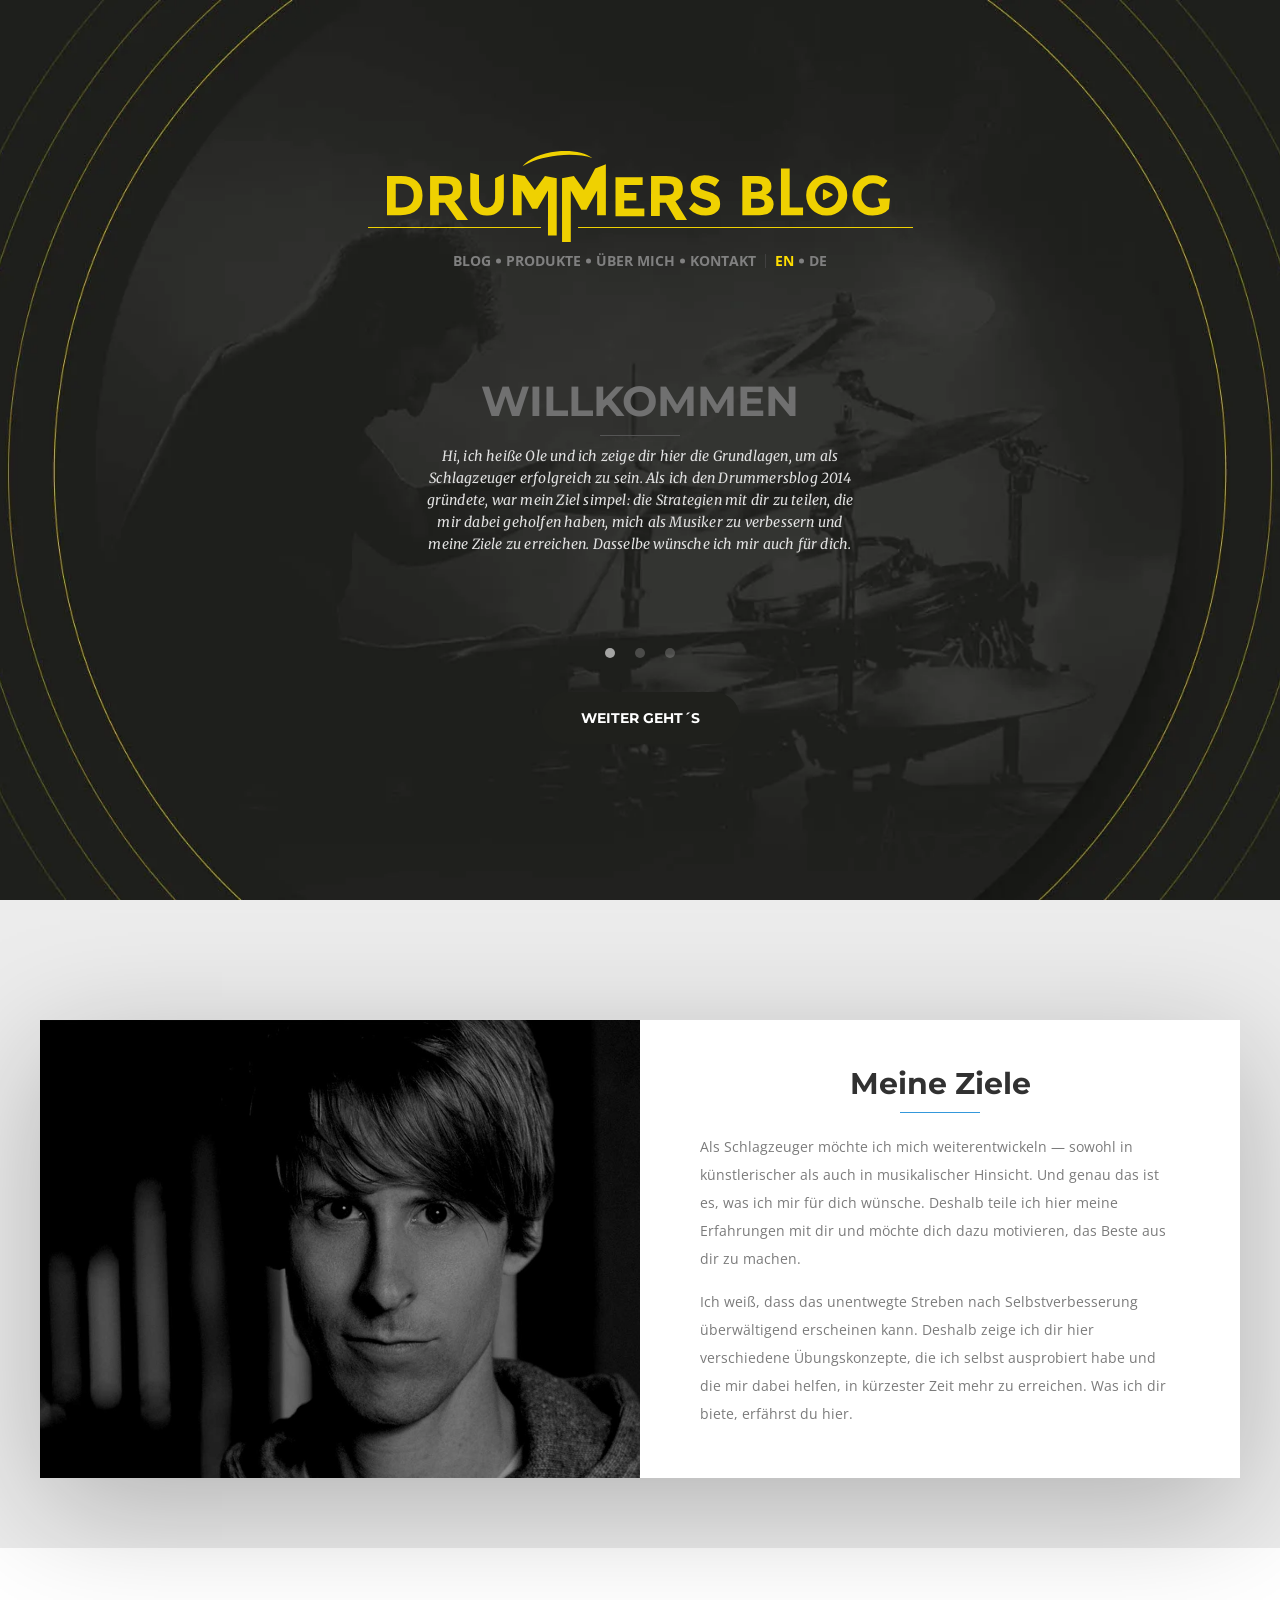
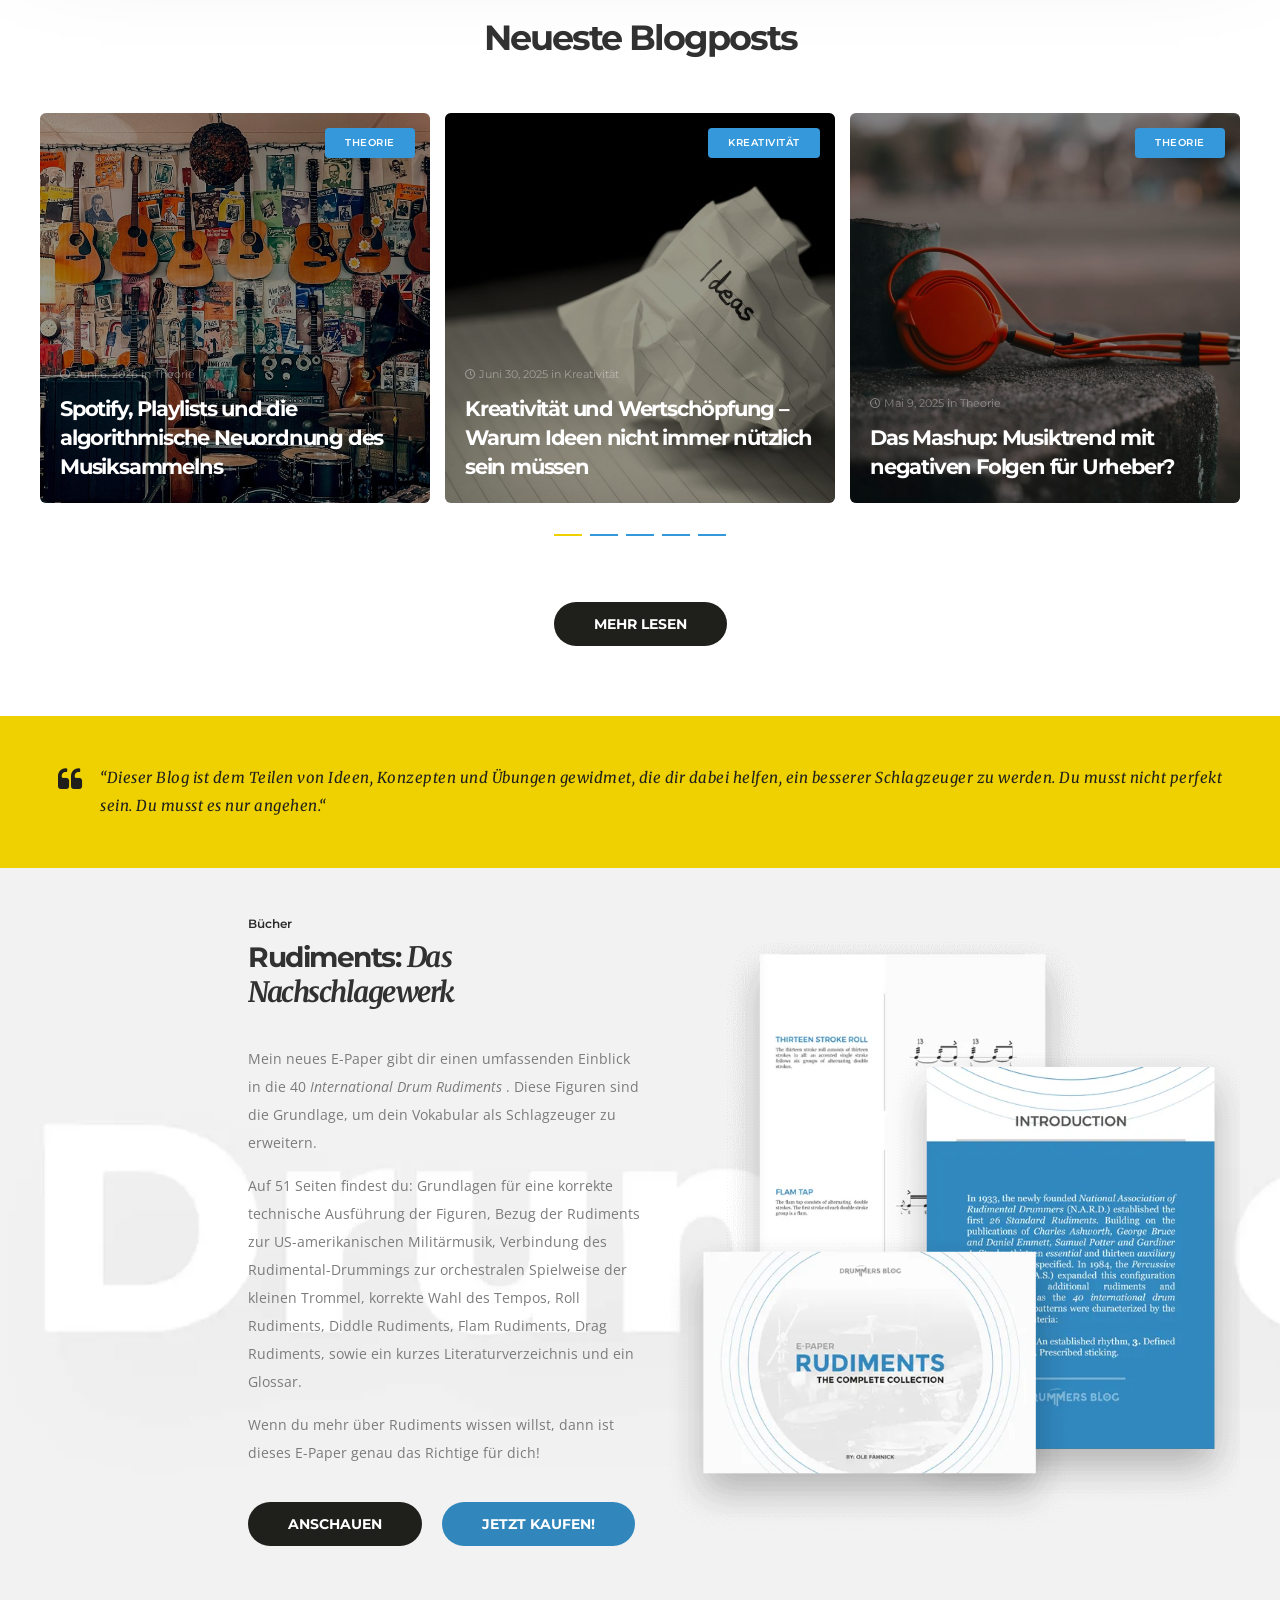
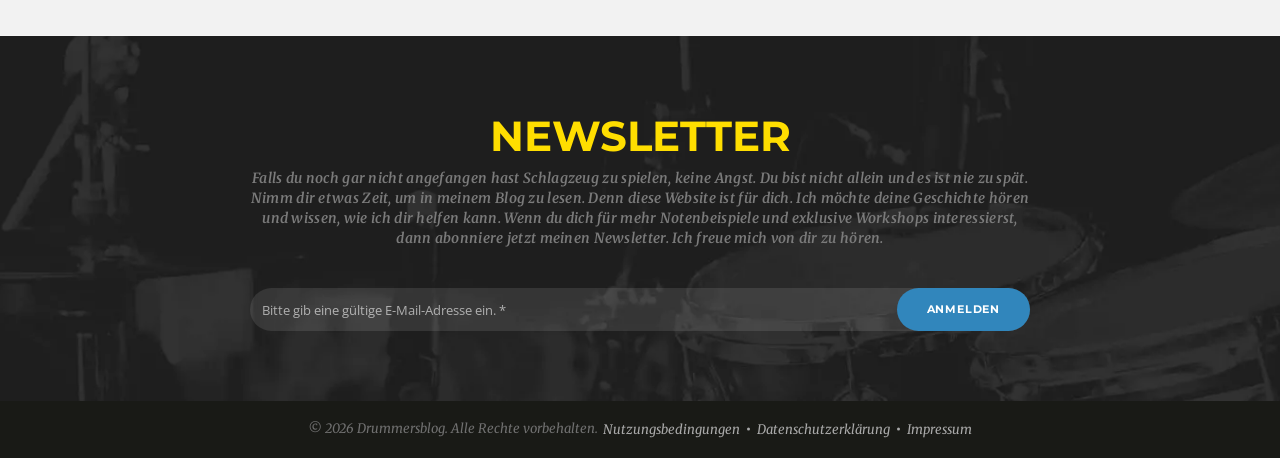
==== commit ae72d4c5: "Add files via upload" ====
--- a/index.html
+++ b/index.html
@@ -745,15 +745,15 @@
                         <h2 class="home-products__title" id="home-products-title" data-animation-on-scroll>
                             Rudiments: <span>Das Nachschlagewerk</span>
                         </h2>
-                        <div class="home-products__text">
-                            <p data-animation-on-scroll>
+                        <div class="home-products__text" data-animation-on-scroll>
+                            <p >
                                 Mein neues E-Paper gibt dir einen umfassenden Einblick in die 40 <i>
                                     International Drum
                                     Rudiments
                                 </i>. Diese Figuren sind die
                                 Grundlage, um dein Vokabular als Schlagzeuger zu erweitern.
                             </p>
-                            <p data-animation-on-scroll>
+                            <p >
                                 Auf 51 Seiten findest du: Grundlagen für eine korrekte technische Ausführung der
                                 Figuren, Bezug der Rudiments zur
                                 US-amerikanischen Militärmusik, Verbindung des Rudimental-Drummings zur orchestralen
@@ -762,7 +762,7 @@
                                 Rudiments, sowie ein kurzes
                                 Literaturverzeichnis und ein Glossar.
                             </p>
-                            <p data-animation-on-scroll>
+                            <p >
                                 Wenn du mehr über Rudiments wissen willst, dann ist dieses E-Paper genau das Richtige
                                 für dich!
                             </p>
--- a/css/main-styles.css
+++ b/css/main-styles.css
@@ -234,12 +234,10 @@
   transition: all 0.3s ease 0s;
   text-align: center;
 }
-@media (any-hover: hover) {
-  .button:hover {
-    background: #3186bc;
-    -webkit-box-shadow: 0rem 0.9375rem 3.125rem 0rem rgba(0, 0, 0, 0.24);
-            box-shadow: 0rem 0.9375rem 3.125rem 0rem rgba(0, 0, 0, 0.24);
-  }
+.button:hover {
+  background: #3186bc;
+  -webkit-box-shadow: 0rem 0.9375rem 3.125rem 0rem rgba(0, 0, 0, 0.24);
+          box-shadow: 0rem 0.9375rem 3.125rem 0rem rgba(0, 0, 0, 0.24);
 }
 
 .title {
@@ -300,11 +298,9 @@
 .button-alt {
   background: #3186bc;
 }
-@media (any-hover: hover) {
-  .button-alt:hover {
-    -webkit-box-shadow: 0rem 0.9375rem 3.125rem 0rem rgba(0, 0, 0, 0.24);
-            box-shadow: 0rem 0.9375rem 3.125rem 0rem rgba(0, 0, 0, 0.24);
-  }
+.button-alt:hover {
+  -webkit-box-shadow: 0rem 0.9375rem 3.125rem 0rem rgba(0, 0, 0, 0.24);
+          box-shadow: 0rem 0.9375rem 3.125rem 0rem rgba(0, 0, 0, 0.24);
 }
 
 .preloader {
@@ -401,10 +397,8 @@
   -webkit-transition: color 0.3s linear;
   transition: color 0.3s linear;
 }
-@media (any-hover: hover) {
-  .pop-up__close-button:hover {
-    color: rgba(255, 255, 255, 0.7);
-  }
+.pop-up__close-button:hover {
+  color: rgba(255, 255, 255, 0.7);
 }
 .pop-up__close-button i {
   position: absolute;
@@ -485,10 +479,8 @@
   -webkit-transition: color 0.3s linear;
   transition: color 0.3s linear;
 }
-@media (any-hover: hover) {
-  .search__button:hover {
-    color: rgb(255, 255, 255);
-  }
+.search__button:hover {
+  color: rgb(255, 255, 255);
 }
 
 @media (max-width: 68.75rem) {
@@ -519,10 +511,8 @@
   -webkit-transition: color 0.3s ease;
   transition: color 0.3s ease;
 }
-@media (any-hover: hover) {
-  .secondary-menu__link:hover {
-    color: #fff;
-  }
+.secondary-menu__link:hover {
+  color: #fff;
 }
 .secondary-menu__label {
   margin-top: 0.9375rem;
@@ -574,21 +564,19 @@
 .top-scroll-button__arrow-hover {
   bottom: -100%;
 }
-@media (any-hover: hover) {
-  .top-scroll-button:hover {
-    background: #3498db;
-    -webkit-transform: scale(1.1);
-        -ms-transform: scale(1.1);
-            transform: scale(1.1);
-    -webkit-box-shadow: 0 0.625rem 1.25rem 0.5rem rgba(0, 0, 0, 0.15);
-            box-shadow: 0 0.625rem 1.25rem 0.5rem rgba(0, 0, 0, 0.15);
-  }
-  .top-scroll-button:hover .top-scroll-button__arrow-current {
-    bottom: 200%;
-  }
-  .top-scroll-button:hover .top-scroll-button__arrow-hover {
-    bottom: 0;
-  }
+.top-scroll-button:hover {
+  background: #3498db;
+  -webkit-transform: scale(1.1);
+      -ms-transform: scale(1.1);
+          transform: scale(1.1);
+  -webkit-box-shadow: 0 0.625rem 1.25rem 0.5rem rgba(0, 0, 0, 0.15);
+          box-shadow: 0 0.625rem 1.25rem 0.5rem rgba(0, 0, 0, 0.15);
+}
+.top-scroll-button:hover .top-scroll-button__arrow-current {
+  bottom: 200%;
+}
+.top-scroll-button:hover .top-scroll-button__arrow-hover {
+  bottom: 0;
 }
 
 .header {
@@ -780,12 +768,10 @@
   transition: transform 0.3s linear;
   transition: transform 0.3s linear, -webkit-transform 0.3s linear;
 }
-@media (any-hover: hover) {
-  .header__button:hover {
-    -webkit-transform: rotate(0);
-        -ms-transform: rotate(0);
-            transform: rotate(0);
-  }
+.header__button:hover {
+  -webkit-transform: rotate(0);
+      -ms-transform: rotate(0);
+          transform: rotate(0);
 }
 .header__button._active {
   -webkit-transform: rotate(0);
@@ -860,10 +846,8 @@
       -ms-flex-pack: start;
           justify-content: flex-start;
 }
-@media (any-hover: hover) {
-  .header-menu__link:hover {
-    color: rgba(255, 255, 255, 0.7);
-  }
+.header-menu__link:hover {
+  color: rgba(255, 255, 255, 0.7);
 }
 @media (min-width: 68.75rem) {
   .header-menu__link {
@@ -930,10 +914,8 @@
   -webkit-transition: color 0.3s linear;
   transition: color 0.3s linear;
 }
-@media (any-hover: hover) {
-  .header-actions__link:hover {
-    color: rgba(255, 255, 255, 0.7);
-  }
+.header-actions__link:hover {
+  color: rgba(255, 255, 255, 0.7);
 }
 .header-actions__icon {
   font-size: 1.25rem;
@@ -1022,6 +1004,7 @@
       -ms-flex-pack: center;
           justify-content: center;
   min-width: 0;
+  padding-block: 1.875rem;
 }
 .home-hero__container {
   text-align: center;
@@ -1110,10 +1093,8 @@
   -webkit-transition: all 0.3s ease 0s;
   transition: all 0.3s ease 0s;
 }
-@media (any-hover: hover) {
-  .home-hero__link:hover {
-    color: #ffde00;
-  }
+.home-hero__link:hover {
+  color: #ffde00;
 }
 .home-hero__link._active {
   color: #ffde00;
@@ -1240,10 +1221,8 @@
 .content-home-hero__pagination .swiper-pagination-bullet.swiper-pagination-bullet-active {
   background: rgba(255, 255, 255, 0.6);
 }
-@media (any-hover: hover) {
-  .content-home-hero__pagination .swiper-pagination-bullet:hover {
-    background: rgba(255, 255, 255, 0.4);
-  }
+.content-home-hero__pagination .swiper-pagination-bullet:hover {
+  background: rgba(255, 255, 255, 0.4);
 }
 .content-home-hero__button {
   display: inline-block;
@@ -1410,19 +1389,17 @@
       -ms-flex-pack: end;
           justify-content: flex-end;
 }
-@media (any-hover: hover) {
-  .home-articles__article:hover .home-articles__photo::after {
-    background: rgba(0, 0, 0, 0.7);
-  }
-  .home-articles__article:hover .home-articles__photo img {
-    -webkit-transform: scale(1.05);
-        -ms-transform: scale(1.05);
-            transform: scale(1.05);
-  }
-  .home-articles__article:hover .home-articles__text {
-    max-height: 12.5rem;
-    margin-top: 1.25rem;
-  }
+.home-articles__article:hover .home-articles__photo::after {
+  background: rgba(0, 0, 0, 0.7);
+}
+.home-articles__article:hover .home-articles__photo img {
+  -webkit-transform: scale(1.05);
+      -ms-transform: scale(1.05);
+          transform: scale(1.05);
+}
+.home-articles__article:hover .home-articles__text {
+  max-height: 100px;
+  margin-top: 1.25rem;
 }
 .home-articles__photo {
   position: absolute;
@@ -1440,12 +1417,12 @@
   top: 0;
   left: 0;
   background: rgba(0, 0, 0, 0.4);
-  -webkit-transition: all 0.3s ease 0s;
-  transition: all 0.3s ease 0s;
+  -webkit-transition: all 0.5s ease 0s;
+  transition: all 0.5s ease 0s;
 }
 .home-articles__photo img {
-  -webkit-transition: all 0.3s ease 0s;
-  transition: all 0.3s ease 0s;
+  -webkit-transition: all 0.5s ease 0s;
+  transition: all 0.5s ease 0s;
 }
 .home-articles__category {
   white-space: nowrap;
@@ -1462,6 +1439,12 @@
   right: 0.9375rem;
   z-index: 2;
   font-weight: 600;
+  -webkit-transition: all 0.3s ease 0s;
+  transition: all 0.3s ease 0s;
+}
+.home-articles__category:hover {
+  background: #efd101;
+  color: #1b1b1b;
 }
 .home-articles__footer {
   padding: 1.25rem;
@@ -1493,6 +1476,11 @@
   line-height: 1;
   letter-spacing: 0;
   color: rgba(255, 255, 255, 0.4);
+  -webkit-transition: all 0.3s ease 0s;
+  transition: all 0.3s ease 0s;
+}
+.home-articles__link:hover {
+  color: #fff;
 }
 .home-articles__label-link {
   color: #fff;
@@ -1503,13 +1491,16 @@
   line-height: 1.238;
   letter-spacing: -0.075rem;
 }
+.home-articles__label-link:hover {
+  text-decoration: underline;
+}
 .home-articles__text {
   margin-top: 0;
   font-family: open sans;
   font-size: 0.875rem;
   color: rgba(255, 255, 255, 0.8);
-  -webkit-transition: max-height 0.3s ease, margin 0.3s ease;
-  transition: max-height 0.3s ease, margin 0.3s ease;
+  -webkit-transition: max-height 0.5s ease, margin-top 0.3s ease;
+  transition: max-height 0.5s ease, margin-top 0.3s ease;
   line-height: 2;
   overflow: hidden;
   text-overflow: ellipsis;
@@ -1517,6 +1508,7 @@
   -webkit-line-clamp: 2;
   -webkit-box-orient: vertical;
   max-height: 0;
+  margin-top: 0;
 }
 @media (max-width: 47.9988rem) {
   .home-articles__pagination {
@@ -1540,17 +1532,13 @@
 .home-articles__pagination .swiper-pagination-bullet.swiper-pagination-bullet-active {
   background: #efd101;
 }
-@media (any-hover: hover) {
-  .home-articles__pagination .swiper-pagination-bullet:hover {
-    background: #efd101;
-  }
+.home-articles__pagination .swiper-pagination-bullet:hover {
+  background: #efd101;
 }
 .home-articles__button {
   padding-block: 0.5rem;
-  -webkit-transition: opacity 0.5s ease 0s, visibility 0.5s ease 0s, -webkit-transform 0.5s ease 0s;
-  transition: opacity 0.5s ease 0s, visibility 0.5s ease 0s, -webkit-transform 0.5s ease 0s;
-  transition: transform 0.5s ease 0s, opacity 0.5s ease 0s, visibility 0.5s ease 0s;
-  transition: transform 0.5s ease 0s, opacity 0.5s ease 0s, visibility 0.5s ease 0s, -webkit-transform 0.5s ease 0s;
+  -webkit-transition: all 0.5s ease 0s;
+  transition: all 0.5s ease 0s;
 }
 .home-articles__button:not(._active) {
   -webkit-transform: scale(0.8);
@@ -1604,7 +1592,7 @@
   position: relative;
   -webkit-perspective: 62.5rem;
           perspective: 62.5rem;
-  padding-block: 3.125rem;
+  padding: 3.125rem 0 1.875rem;
   overflow: hidden;
 }
 @media (min-width: 47.9988rem) {
@@ -1644,9 +1632,9 @@
   display: flex;
   gap: 1.25rem;
   -webkit-box-orient: vertical;
-  -webkit-box-direction: normal;
-      -ms-flex-direction: column;
-          flex-direction: column;
+  -webkit-box-direction: reverse;
+      -ms-flex-direction: column-reverse;
+          flex-direction: column-reverse;
   -webkit-box-pack: center;
       -ms-flex-pack: center;
           justify-content: center;
@@ -1732,13 +1720,38 @@
 .home-products__text p:not(:last-child) {
   margin-bottom: 0.9375rem;
 }
-.home-products__text p {
+.home-products__text p:nth-child(1) {
   -webkit-transition: opacity 0.5s ease 0s, visibility 0.5s ease 0s, -webkit-transform 0.5s ease 0s;
   transition: opacity 0.5s ease 0s, visibility 0.5s ease 0s, -webkit-transform 0.5s ease 0s;
   transition: transform 0.5s ease 0s, opacity 0.5s ease 0s, visibility 0.5s ease 0s;
   transition: transform 0.5s ease 0s, opacity 0.5s ease 0s, visibility 0.5s ease 0s, -webkit-transform 0.5s ease 0s;
 }
-.home-products__text p:not(._active) {
+.home-products__text p:nth-child(2) {
+  -webkit-transition: opacity 0.5s ease 0.3s, visibility 0.5s ease 0.3s, -webkit-transform 0.5s ease 0.3s;
+  transition: opacity 0.5s ease 0.3s, visibility 0.5s ease 0.3s, -webkit-transform 0.5s ease 0.3s;
+  transition: transform 0.5s ease 0.3s, opacity 0.5s ease 0.3s, visibility 0.5s ease 0.3s;
+  transition: transform 0.5s ease 0.3s, opacity 0.5s ease 0.3s, visibility 0.5s ease 0.3s, -webkit-transform 0.5s ease 0.3s;
+}
+.home-products__text p:nth-child(3) {
+  -webkit-transition: opacity 0.5s ease 0.6s, visibility 0.5s ease 0.6s, -webkit-transform 0.5s ease 0.6s;
+  transition: opacity 0.5s ease 0.6s, visibility 0.5s ease 0.6s, -webkit-transform 0.5s ease 0.6s;
+  transition: transform 0.5s ease 0.6s, opacity 0.5s ease 0.6s, visibility 0.5s ease 0.6s;
+  transition: transform 0.5s ease 0.6s, opacity 0.5s ease 0.6s, visibility 0.5s ease 0.6s, -webkit-transform 0.5s ease 0.6s;
+}
+.home-products__text p:nth-child(4) {
+  -webkit-transition: opacity 0.5s ease 0.9s, visibility 0.5s ease 0.9s, -webkit-transform 0.5s ease 0.9s;
+  transition: opacity 0.5s ease 0.9s, visibility 0.5s ease 0.9s, -webkit-transform 0.5s ease 0.9s;
+  transition: transform 0.5s ease 0.9s, opacity 0.5s ease 0.9s, visibility 0.5s ease 0.9s;
+  transition: transform 0.5s ease 0.9s, opacity 0.5s ease 0.9s, visibility 0.5s ease 0.9s, -webkit-transform 0.5s ease 0.9s;
+}
+.home-products__text._active p {
+  -webkit-transform: translate(0, 0);
+      -ms-transform: translate(0, 0);
+          transform: translate(0, 0);
+  opacity: 1;
+  visibility: visible;
+}
+.home-products__text p {
   -webkit-transform: translate(-12.5rem, 0);
       -ms-transform: translate(-12.5rem, 0);
           transform: translate(-12.5rem, 0);
@@ -1796,10 +1809,8 @@
   }
 }
 .home-products__button {
-  -webkit-transition: opacity 0.5s ease 0s, visibility 0.5s ease 0s, -webkit-transform 0.5s ease 0s;
-  transition: opacity 0.5s ease 0s, visibility 0.5s ease 0s, -webkit-transform 0.5s ease 0s;
-  transition: transform 0.5s ease 0s, opacity 0.5s ease 0s, visibility 0.5s ease 0s;
-  transition: transform 0.5s ease 0s, opacity 0.5s ease 0s, visibility 0.5s ease 0s, -webkit-transform 0.5s ease 0s;
+  -webkit-transition: all 0.5s ease 0s;
+  transition: all 0.5s ease 0s;
 }
 .home-products__button:not(._active) {
   -webkit-transform: scale(0.8);
@@ -1860,7 +1871,7 @@
 }
 
 .newsletter {
-  background: url(../../img/home-page/newsletter/newsletter-back.webp) center/cover no-repeat;
+  background: url(../img/home-page/newsletter/newsletter-back.webp) center/cover no-repeat;
   padding-block: 70px;
 }
 @media (max-width: 1230px) {
@@ -1922,22 +1933,44 @@
 .newsletter__input::-webkit-input-placeholder {
   color: rgba(255, 255, 255, 0.6);
   font-size: 0.8125rem;
+  text-align: center;
 }
 .newsletter__input::-moz-placeholder {
   color: rgba(255, 255, 255, 0.6);
   font-size: 0.8125rem;
+  text-align: center;
 }
 .newsletter__input:-ms-input-placeholder {
   color: rgba(255, 255, 255, 0.6);
   font-size: 0.8125rem;
+  text-align: center;
 }
 .newsletter__input::-ms-input-placeholder {
   color: rgba(255, 255, 255, 0.6);
   font-size: 0.8125rem;
+  text-align: center;
 }
 .newsletter__input::placeholder {
   color: rgba(255, 255, 255, 0.6);
   font-size: 0.8125rem;
+  text-align: center;
+}
+@media (min-width: 34.375rem) {
+  .newsletter__input::-webkit-input-placeholder {
+    text-align: left;
+  }
+  .newsletter__input::-moz-placeholder {
+    text-align: left;
+  }
+  .newsletter__input:-ms-input-placeholder {
+    text-align: left;
+  }
+  .newsletter__input::-ms-input-placeholder {
+    text-align: left;
+  }
+  .newsletter__input::placeholder {
+    text-align: left;
+  }
 }
 @media (min-width: 34.375rem) {
   .newsletter__input {
@@ -2034,6 +2067,7 @@
   height: 100%;
   height: 0.1875rem;
   width: 0.1875rem;
+  border-radius: 50%;
   background: #aaaaaa;
 }
 @media (min-width: 30rem) {
@@ -2062,8 +2096,6 @@
   -webkit-transition: all 0.3s ease 0s;
   transition: all 0.3s ease 0s;
 }
-@media (any-hover: hover) {
-  .footer-menu__link:hover {
-    color: #fff;
-  }
+.footer-menu__link:hover {
+  color: #fff;
 }
